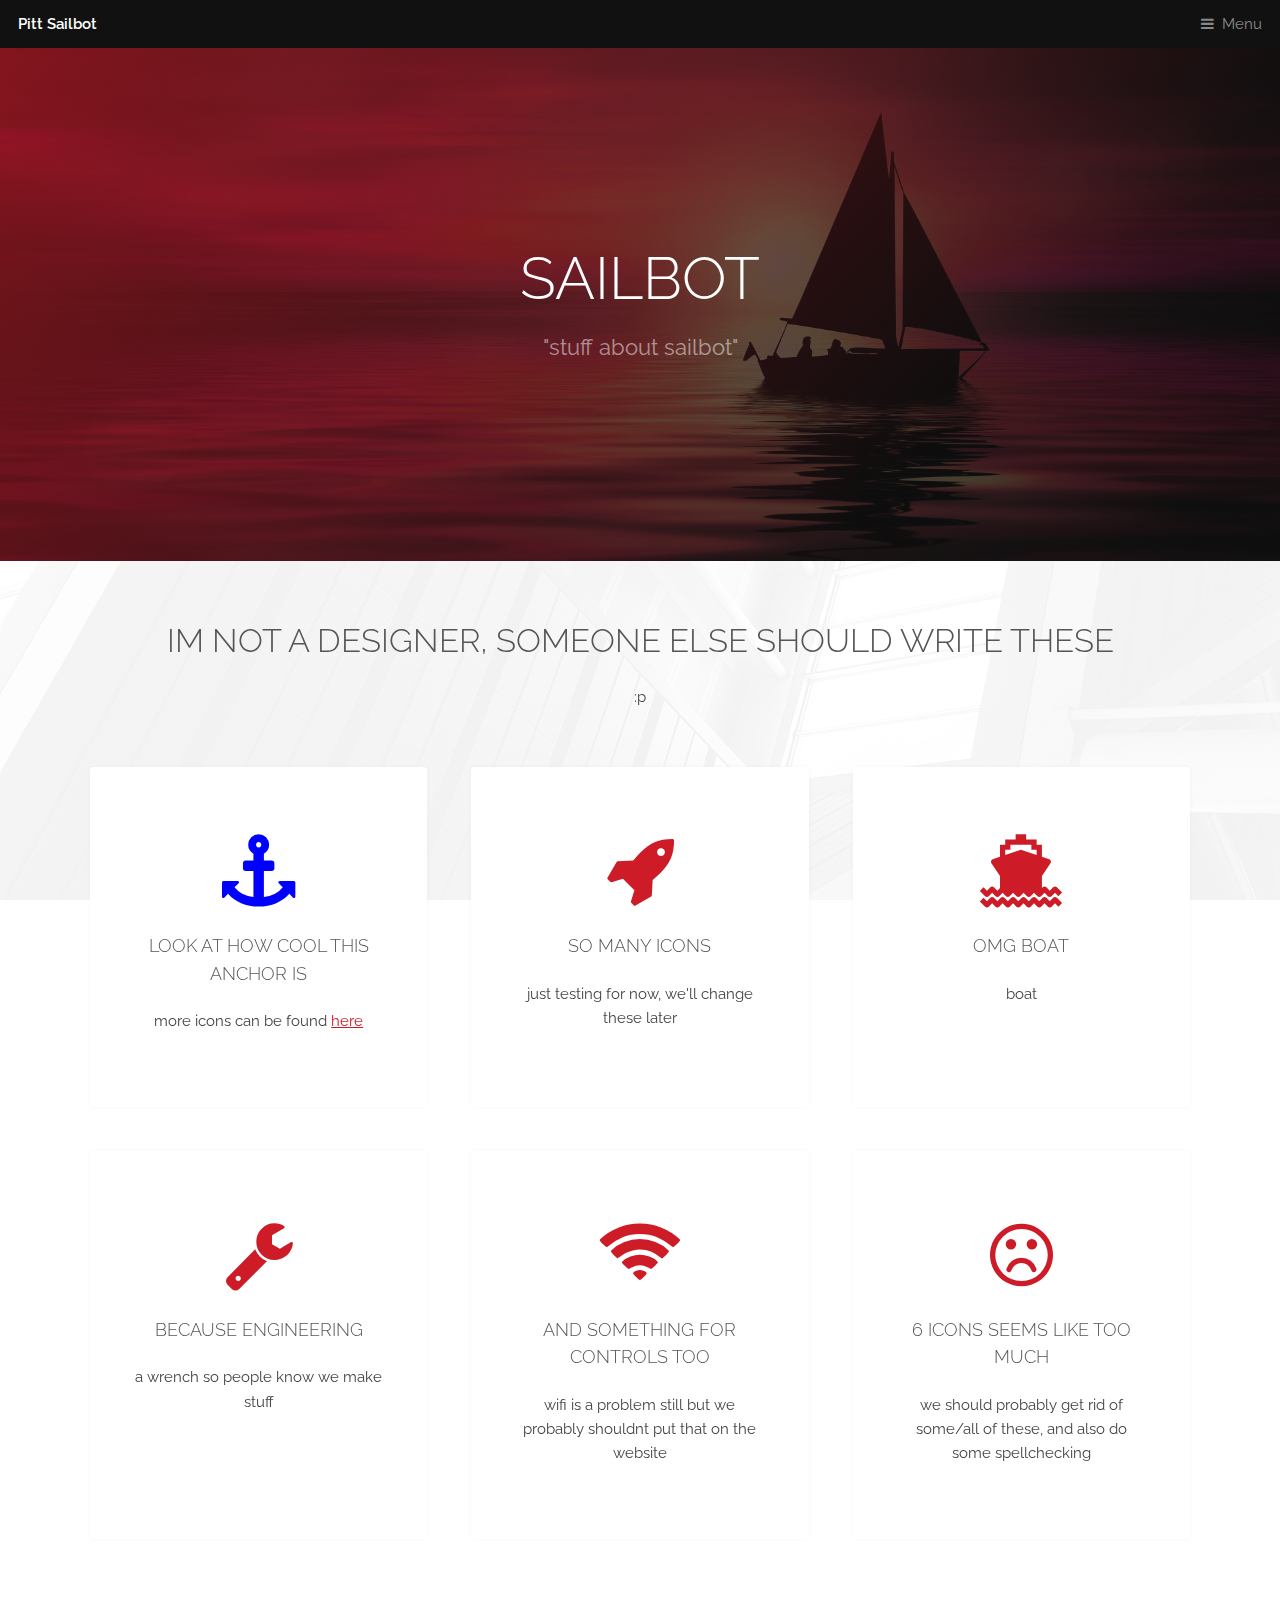
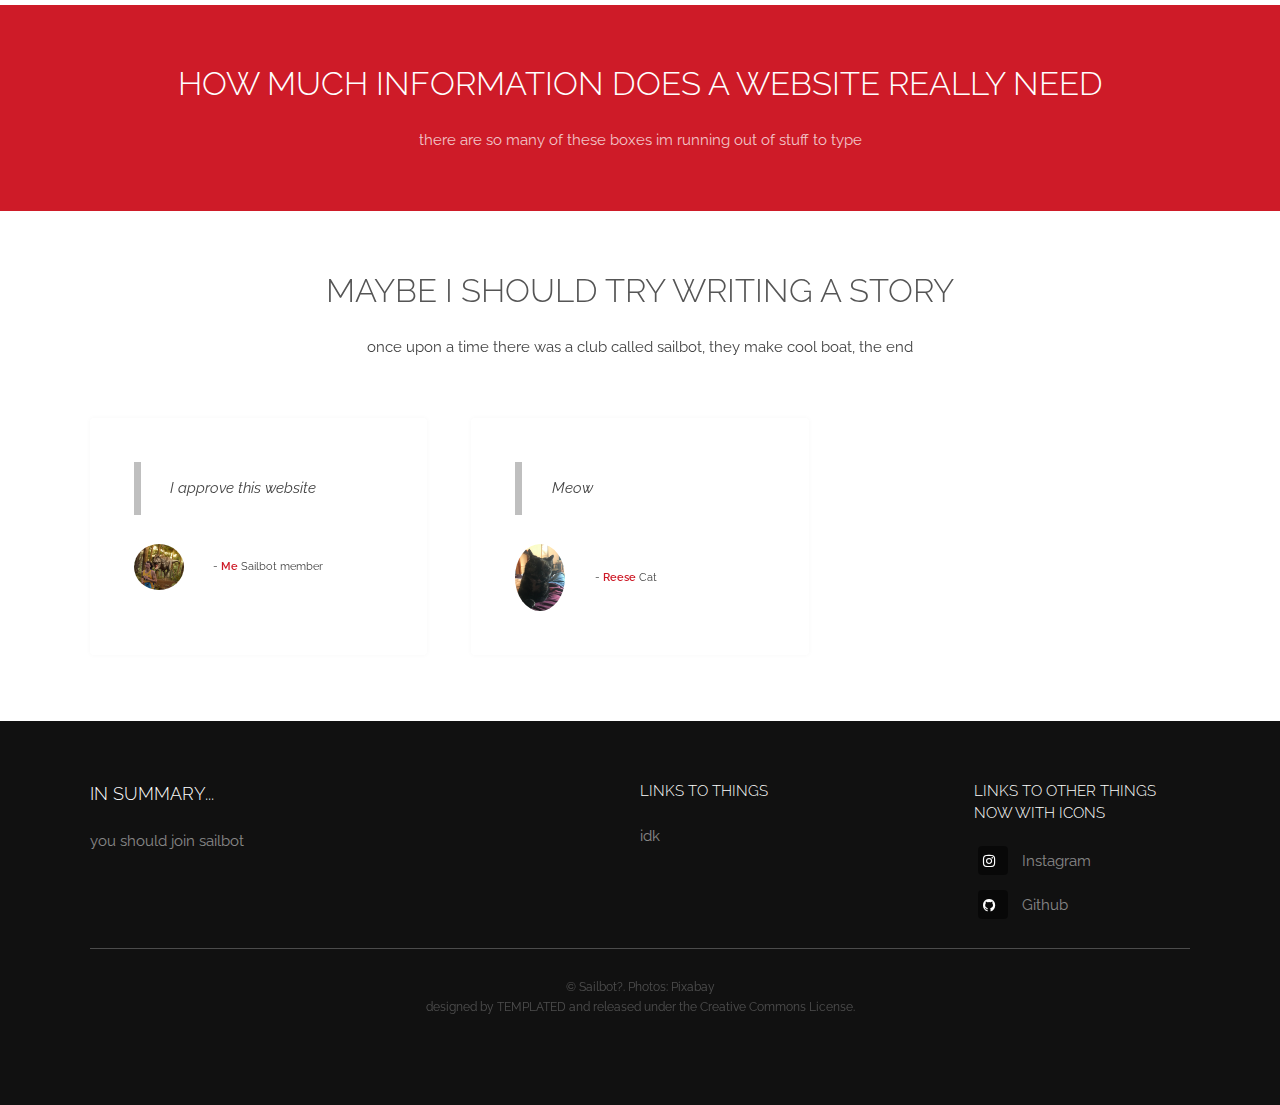
==== index.html @ 875cd372 "Add files via upload" ====
<!DOCTYPE HTML>
<!--
	Industrious by TEMPLATED
	templated.co @templatedco
	Released for free under the Creative Commons Attribution 3.0 license (templated.co/license)
-->
<html>
	<head>
		<title>Pitt Sailbot</title>
		<meta charset="utf-8" />
		<meta name="viewport" content="width=device-width, initial-scale=1, user-scalable=no" />
		<meta name="description" content="" />
		<meta name="keywords" content="" />
		<link rel="stylesheet" href="assets/css/main.css" />
	</head>
	<body class="is-preload">

		<!-- Header -->
			<header id="header">
				<a class="logo" href="index.html">Pitt Sailbot</a>
				<nav>
					<a href="#menu">Menu</a>
				</nav>
			</header>

		<!-- Nav -->
			<nav id="menu">
				<ul class="links">
					<li><a href="index.html">Home</a></li>
					<li><a href="generic.html">Contact Us</a></li>
					<li><a href="elements.html">Elements</a></li>
					
				</ul>
			</nav>

		<!-- Banner -->
			<section id="banner">
				<div class="inner">
					<h1>Sailbot</h1>
					<p>"stuff about sailbot"<br />
					</p>
				</div>
				<!--<video autoplay loop muted playsinline src="images/banner.mp4"></video>-->
			</section>

		<!-- Highlights -->
			<section class="wrapper">
				<div class="inner">
					<header class="special">
						<h2>Im not a designer, someone else should write these</h2>
						<p>:p</p>
					</header>
					<div class="highlights">
						<section>
							<div class="content">
								<header>
									<a href="#" class="icon fa-anchor" style="color:blue"><span class="label">Icon</span></a>
									<h3>Look at how cool this anchor is</h3>
								</header>
								<p>more icons can be found <a href="https://www.w3schools.com/icons/fontawesome_icons_webapp.asp">here</a> </p>
							</div>
						</section>
						<section>
							<div class="content">
								<header>
									<a href="#" class="icon fa-rocket"><span class="label">Icon</span></a>
									<h3>So many icons</h3>
								</header>
								<p>just testing for now, we'll change these later</p>
							</div>
						</section>
						<section>
							<div class="content">
								<header>
									<a href="#" class="icon fa-ship"><span class="label">Icon</span></a>
									<h3>OMG BOAT</h3>
								</header>
								<p>boat</p>
							</div>
						</section>
						<section>
							<div class="content">
								<header>
									<a href="#" class="icon fa-wrench"><span class="label">Icon</span></a>
									<h3>because engineering</h3>
								</header>
								<p>a wrench so people know we make stuff</p>
							</div>
						</section>
						<section>
							<div class="content">
								<header>
									<a href="#" class="icon fa-wifi"><span class="label">Icon</span></a>
									<h3>and something for controls too</h3>
								</header>
								<p>wifi is a problem still but we probably shouldnt put that on the website</p>
							</div>
						</section>
						<section>
							<div class="content">
								<header>
									<a href="#" class="icon fa-frown-o"><span class="label">Icon</span></a>
									<h3>6 icons seems like too much</h3>
								</header>
								<p>we should probably get rid of some/all of these, and also do some spellchecking</p>
							</div>
						</section>
					</div>
				</div>
			</section>

		<!-- CTA -->
			<section id="cta" class="wrapper">
				<div class="inner">
					<h2>How much information does a website really need</h2>
					<p>there are so many of these boxes im running out of stuff to type</p>
				</div>
			</section>

		<!-- Testimonials -->
			<section class="wrapper">
				<div class="inner">
					<header class="special">
						<h2>Maybe i should try writing a story</h2>
						<p>once upon a time there was a club called sailbot, they make cool boat, the end</p>
					</header>
					<div class="testimonials">
						<section>
							<div class="content">
								<blockquote>
									<p>I approve this website</p>
								</blockquote>
								<div class="author">
									<div class="image">
										<img src="images/image.jpg" alt="" />
									</div>
									<p class="credit">- <strong>Me</strong> <span>Sailbot member</span></p>
								</div>
							</div>
						</section>
						<section>
							<div class="content">
								<blockquote>
									<p>Meow</p>
								</blockquote>
								<div class="author">
									<div class="image">
										<img src="images/image02.jpg" alt="" />
									</div>
									<p class="credit">- <strong>Reese</strong> <span>Cat</span></p>
								</div>
							</div>
						</section>
						
					</div>
				</div>
			</section>

		<!-- Footer -->
			<footer id="footer">
				<div class="inner">
					<div class="content">
						<section>
							<h3>In summary...</h3>
							<p>you should join sailbot</p>
						</section>
						<section>
							<h4>links to things</h4>
							<ul class="alt">
								<li><a href="#">idk</a></li>
							</ul>
						</section>
						<section>
							<h4>links to other things now with icons</h4>
							<ul class="plain">
								<li><a href="https://www.instagram.com/pittsailbot/"><i class="icon fa-instagram">
								&nbsp;</i>Instagram</a></li>
								<li><a href="https://github.com/SailBotPitt/SailBot"><i class="icon fa-github">
								&nbsp;</i>Github</a></li>
							</ul>
						</section>
					</div>
					<div class="copyright">
						&copy; Sailbot?. Photos: <a href="https://pixabay.com/">Pixabay</a>
						<p>designed by <a href="https://templated.co/">TEMPLATED</a> and released under the Creative Commons License.</p>
					</div>
				</div>
			</footer>

		<!-- Scripts -->
			<script src="assets/js/jquery.min.js"></script>
			<script src="assets/js/browser.min.js"></script>
			<script src="assets/js/breakpoints.min.js"></script>
			<script src="assets/js/util.js"></script>
			<script src="assets/js/main.js"></script>

	</body>
</html>
---- assets/css/main.css ----
@import url(font-awesome.min.css);
@import url("https://fonts.googleapis.com/css?family=Raleway:200,300,400,500,600");
/*
	Industrious by TEMPLATED
	templated.co @templatedco
	Released for free under the Creative Commons Attribution 3.0 license (templated.co/license)
*/
/* Basic */
@-ms-viewport {
  width: device-width; }
body {
  -ms-overflow-style: scrollbar; }

@media screen and (max-width: 480px) {
  html, body {
    min-width: 320px; } }
html {
  box-sizing: border-box; }

*, *:before, *:after {
  box-sizing: inherit; }

body {
  background: #ffffff; }
  body.is-preload *, body.is-preload *:before, body.is-preload *:after {
    -moz-animation: none !important;
    -webkit-animation: none !important;
    -ms-animation: none !important;
    animation: none !important;
    -moz-transition: none !important;
    -webkit-transition: none !important;
    -ms-transition: none !important;
    transition: none !important; }

html, body, div, span, applet, object,
iframe, h1, h2, h3, h4, h5, h6, p, blockquote,
pre, a, abbr, acronym, address, big, cite,
code, del, dfn, em, img, ins, kbd, q, s, samp,
small, strike, strong, sub, sup, tt, var, b,
u, i, center, dl, dt, dd, ol, ul, li, fieldset,
form, label, legend, table, caption, tbody,
tfoot, thead, tr, th, td, article, aside,
canvas, details, embed, figure, figcaption,
footer, header, hgroup, menu, nav, output, ruby,
section, summary, time, mark, audio, video {
  margin: 0;
  padding: 0;
  border: 0;
  font-size: 100%;
  font: inherit;
  vertical-align: baseline; }

article, aside, details, figcaption, figure,
footer, header, hgroup, menu, nav, section {
  display: block; }

body {
  line-height: 1; }

ol, ul {
  list-style: none; }

blockquote, q {
  quotes: none; }
  blockquote:before, blockquote:after, q:before, q:after {
    content: '';
    content: none; }

table {
  border-collapse: collapse;
  border-spacing: 0; }

body {
  -webkit-text-size-adjust: none; }

mark {
  background-color: transparent;
  color: inherit; }

input::-moz-focus-inner {
  border: 0;
  padding: 0; }

input, select, textarea {
  -moz-appearance: none;
  -webkit-appearance: none;
  -ms-appearance: none;
  appearance: none; }

/* Typography */
html {
  font-size: 13pt; }
  @media screen and (max-width: 1680px) {
    html {
      font-size: 11pt; } }
  @media screen and (max-width: 980px) {
    html {
      font-size: 12pt; } }
  @media screen and (max-width: 480px) {
    html {
      font-size: 11pt; } }

body {
  background-color: #ffffff;
  color: #444444; }

body, input, select, textarea {
  font-family: "Raleway", Arial, Helvetica, sans-serif;
  font-weight: 400;
  font-size: 1rem;
  line-height: 1.65; }

a {
  -moz-transition: color 0.2s ease-in-out;
  -webkit-transition: color 0.2s ease-in-out;
  -ms-transition: color 0.2s ease-in-out;
  transition: color 0.2s ease-in-out;
  text-decoration: underline; }
  a:hover {
    text-decoration: none; }

strong, b {
  font-weight: 600; }

em, i {
  font-style: italic; }

p {
  margin: 0 0 2rem 0; }

header.special {
  text-align: center;
  margin-bottom: 4rem; }
  header.special p {
    max-width: 75%;
    margin-left: auto;
    margin-right: auto; }

h1, h2, h3, h4, h5, h6 {
  font-weight: 300;
  line-height: 1.5;
  text-transform: uppercase;
  margin: 0 0 1.5rem 0; }
  h1 a, h2 a, h3 a, h4 a, h5 a, h6 a {
    color: inherit;
    text-decoration: none; }

h1 {
  font-size: 3rem;
  line-height: 1.2; }

h2 {
  font-size: 2.25rem;
  line-height: 1.3; }

h3 {
  font-size: 1.25rem; }

h4 {
  font-size: 1rem; }

h5 {
  font-size: 0.9rem; }

h6 {
  font-size: 0.7rem; }

@media screen and (max-width: 736px) {
  h1 {
    font-size: 2.75rem;
    line-height: 1.3; }

  h2 {
    font-size: 1.75rem;
    line-height: 1.5; }

  h3 {
    font-size: 1.25rem; } }
sub {
  font-size: 0.8rem;
  position: relative;
  top: 0.5rem; }

sup {
  font-size: 0.8rem;
  position: relative;
  top: -0.5rem; }

blockquote {
  border-left: solid 0.5rem;
  font-style: italic;
  margin: 0 0 2rem 0;
  padding: 1rem 0 1rem 2rem; }

code {
  border-radius: 4px;
  border: solid 1px;
  font-family: "Courier New", monospace;
  font-size: 0.9rem;
  margin: 0 0.25rem;
  padding: 0.25rem 0.65rem; }

pre {
  -webkit-overflow-scrolling: touch;
  font-family: "Courier New", monospace;
  font-size: 0.9rem;
  margin: 0 0 2rem 0; }
  pre code {
    display: block;
    line-height: 1.75;
    padding: 1rem 1.5rem;
    overflow-x: auto; }

hr {
  border: 0;
  border-bottom: solid 1px;
  margin: 2rem 0; }
  hr.major {
    margin: 4rem 0; }

input, select, textarea {
  color: #555555; }

a {
  color: #ce1b28; }

strong, b {
  color: #555555; }

h1, h2, h3, h4, h5, h6 {
  color: #555555; }

blockquote {
  border-left-color: rgba(0, 0, 0, 0.25); }

code {
  background: rgba(0, 0, 0, 0.075);
  border-color: rgba(0, 0, 0, 0.25); }

hr {
  border-bottom-color: rgba(0, 0, 0, 0.25); }

/* Inner */
.inner {
  margin: 0 auto;
  width: 75rem;
  max-width: calc(100% - 6rem); }
  @media screen and (max-width: 480px) {
    .inner {
      max-width: calc(100% - 3rem); } }

/* Button */
input[type="submit"],
input[type="reset"],
input[type="button"],
button,
.button {
  -moz-appearance: none;
  -webkit-appearance: none;
  -ms-appearance: none;
  appearance: none;
  -moz-transition: background-color 0.2s ease-in-out, box-shadow 0.2s ease-in-out, color 0.2s ease-in-out;
  -webkit-transition: background-color 0.2s ease-in-out, box-shadow 0.2s ease-in-out, color 0.2s ease-in-out;
  -ms-transition: background-color 0.2s ease-in-out, box-shadow 0.2s ease-in-out, color 0.2s ease-in-out;
  transition: background-color 0.2s ease-in-out, box-shadow 0.2s ease-in-out, color 0.2s ease-in-out;
  border: 0;
  border-radius: 4px;
  cursor: pointer;
  display: inline-block;
  font-weight: 600;
  height: 3.25rem;
  line-height: 3.25rem;
  padding: 0 1.75rem;
  text-align: center;
  text-decoration: none;
  white-space: nowrap; }
  input[type="submit"].small,
  input[type="reset"].small,
  input[type="button"].small,
  button.small,
  .button.small {
    font-size: 0.8rem;
    height: 2.4375rem;
    line-height: 2.4375rem;
    padding: 0 1.25rem; }
  input[type="submit"].large,
  input[type="reset"].large,
  input[type="button"].large,
  button.large,
  .button.large {
    font-size: 1.35rem;
    height: 4.0625rem;
    line-height: 4.0625rem;
    padding: 0 2rem; }
  input[type="submit"].wide,
  input[type="reset"].wide,
  input[type="button"].wide,
  button.wide,
  .button.wide {
    min-width: 13rem; }
  input[type="submit"].icon:before,
  input[type="reset"].icon:before,
  input[type="button"].icon:before,
  button.icon:before,
  .button.icon:before {
    margin-right: 0.5rem; }
  input[type="submit"].fit,
  input[type="reset"].fit,
  input[type="button"].fit,
  button.fit,
  .button.fit {
    width: 100%; }
  input[type="submit"].disabled, input[type="submit"]:disabled,
  input[type="reset"].disabled,
  input[type="reset"]:disabled,
  input[type="button"].disabled,
  input[type="button"]:disabled,
  button.disabled,
  button:disabled,
  .button.disabled,
  .button:disabled {
    pointer-events: none;
    opacity: 0.25; }

input[type="submit"],
input[type="reset"],
input[type="button"],
button,
.button {
  background-color: transparent;
  box-shadow: inset 0 0 0 1px #555555;
  color: #555555 !important; }
  input[type="submit"]:hover,
  input[type="reset"]:hover,
  input[type="button"]:hover,
  button:hover,
  .button:hover {
    box-shadow: inset 0 0 0 1px #ce1b28;
    color: #ce1b28 !important; }
    input[type="submit"]:hover:active,
    input[type="reset"]:hover:active,
    input[type="button"]:hover:active,
    button:hover:active,
    .button:hover:active {
      background-color: rgba(206, 27, 40, 0.25); }
  input[type="submit"].primary,
  input[type="reset"].primary,
  input[type="button"].primary,
  button.primary,
  .button.primary {
    box-shadow: none;
    background-color: #ce1b28;
    color: #ffffff !important; }
    input[type="submit"].primary:hover,
    input[type="reset"].primary:hover,
    input[type="button"].primary:hover,
    button.primary:hover,
    .button.primary:hover {
      background-color: #e2212f;
      box-shadow: none; }
      input[type="submit"].primary:hover:active,
      input[type="reset"].primary:hover:active,
      input[type="button"].primary:hover:active,
      button.primary:hover:active,
      .button.primary:hover:active {
        background-color: #b71824; }

/* Form */
form {
  margin: 0 0 2rem 0; }

input[type="text"],
input[type="password"],
input[type="email"],
input[type="tel"],
input[type="search"],
input[type="url"],
select,
textarea {
  -moz-appearance: none;
  -webkit-appearance: none;
  -ms-appearance: none;
  appearance: none;
  border-radius: 4px;
  border: none;
  border: solid 1px;
  color: inherit;
  display: block;
  outline: 0;
  padding: 0 1rem;
  text-decoration: none;
  width: 100%; }
  input[type="text"]:invalid,
  input[type="password"]:invalid,
  input[type="email"]:invalid,
  input[type="tel"]:invalid,
  input[type="search"]:invalid,
  input[type="url"]:invalid,
  select:invalid,
  textarea:invalid {
    box-shadow: none; }

label {
  display: block;
  font-size: 1rem;
  font-weight: 600;
  margin: 0 0 1rem 0; }

input[type="text"],
input[type="password"],
input[type="email"],
input[type="tel"],
input[type="search"],
input[type="url"] {
  height: 3.25rem; }

select {
  background-size: 1.25rem;
  background-repeat: no-repeat;
  background-position: calc(100% - 1rem) center;
  height: 3.25rem;
  padding-right: 3.25rem;
  text-overflow: ellipsis; }
  select:focus::-ms-value {
    background-color: transparent; }
  select::-ms-expand {
    display: none; }

textarea {
  padding: 0.75rem 1rem; }

input[type="checkbox"],
input[type="radio"] {
  -moz-appearance: none;
  -webkit-appearance: none;
  -ms-appearance: none;
  appearance: none;
  display: block;
  float: left;
  margin-right: -2rem;
  opacity: 0;
  width: 1rem;
  z-index: -1; }
  input[type="checkbox"] + label,
  input[type="radio"] + label {
    text-decoration: none;
    cursor: pointer;
    display: inline-block;
    font-size: 1rem;
    font-weight: 400;
    padding-left: 2.825rem;
    padding-right: 0.875rem;
    position: relative; }
    input[type="checkbox"] + label:before,
    input[type="radio"] + label:before {
      -moz-osx-font-smoothing: grayscale;
      -webkit-font-smoothing: antialiased;
      font-family: FontAwesome;
      font-style: normal;
      font-weight: normal;
      text-transform: none !important; }
    input[type="checkbox"] + label:before,
    input[type="radio"] + label:before {
      border-radius: 4px;
      border: solid 1px;
      content: '';
      display: inline-block;
      height: 1.95rem;
      left: 0;
      line-height: 1.86875rem;
      position: absolute;
      text-align: center;
      top: -0.1625rem;
      width: 1.95rem; }
  input[type="checkbox"]:checked + label:before,
  input[type="radio"]:checked + label:before {
    content: '\f00c'; }

input[type="checkbox"] + label:before {
  border-radius: 4px; }

input[type="radio"] + label:before {
  border-radius: 100%; }

::-webkit-input-placeholder {
  opacity: 1.0; }

:-moz-placeholder {
  opacity: 1.0; }

::-moz-placeholder {
  opacity: 1.0; }

:-ms-input-placeholder {
  opacity: 1.0; }

label {
  color: #555555; }

input[type="text"],
input[type="password"],
input[type="email"],
input[type="tel"],
input[type="search"],
input[type="url"],
select,
textarea {
  background-color: rgba(0, 0, 0, 0.075);
  border-color: rgba(0, 0, 0, 0.25); }
  input[type="text"]:focus,
  input[type="password"]:focus,
  input[type="email"]:focus,
  input[type="tel"]:focus,
  input[type="search"]:focus,
  input[type="url"]:focus,
  select:focus,
  textarea:focus {
    border-color: #ce1b28;
    box-shadow: 0 0 0 1px #ce1b28; }

select {
  background-image: url("data:image/svg+xml;charset=utf8,%3Csvg xmlns='http://www.w3.org/2000/svg' width='40' height='40' preserveAspectRatio='none' viewBox='0 0 40 40'%3E%3Cpath d='M9.4,12.3l10.4,10.4l10.4-10.4c0.2-0.2,0.5-0.4,0.9-0.4c0.3,0,0.6,0.1,0.9,0.4l3.3,3.3c0.2,0.2,0.4,0.5,0.4,0.9 c0,0.4-0.1,0.6-0.4,0.9L20.7,31.9c-0.2,0.2-0.5,0.4-0.9,0.4c-0.3,0-0.6-0.1-0.9-0.4L4.3,17.3c-0.2-0.2-0.4-0.5-0.4-0.9 c0-0.4,0.1-0.6,0.4-0.9l3.3-3.3c0.2-0.2,0.5-0.4,0.9-0.4S9.1,12.1,9.4,12.3z' fill='rgba(0, 0, 0, 0.25)' /%3E%3C/svg%3E"); }
  select option {
    color: #444444;
    background-color: #ffffff; }

input[type="checkbox"] + label,
input[type="radio"] + label {
  color: #444444; }
  input[type="checkbox"] + label:before,
  input[type="radio"] + label:before {
    background: rgba(0, 0, 0, 0.075);
    border-color: rgba(0, 0, 0, 0.25); }
input[type="checkbox"]:checked + label:before,
input[type="radio"]:checked + label:before {
  background-color: #ce1b28;
  border-color: #ce1b28;
  color: #ffffff; }
input[type="checkbox"]:focus + label:before,
input[type="radio"]:focus + label:before {
  border-color: #ce1b28;
  box-shadow: 0 0 0 1px #ce1b28; }

::-webkit-input-placeholder {
  color: #bbbbbb !important; }

:-moz-placeholder {
  color: #bbbbbb !important; }

::-moz-placeholder {
  color: #bbbbbb !important; }

:-ms-input-placeholder {
  color: #bbbbbb !important; }

/* List */
ol {
  list-style: decimal;
  margin: 0 0 2rem 0;
  padding-left: 1.25rem; }
  ol li {
    padding-left: 0.25rem; }

ul {
  list-style: disc;
  margin: 0 0 2rem 0;
  padding-left: 1rem; }
  ul li {
    padding-left: 0.325rem; }
  ul.plain {
    list-style: none;
    padding-left: 0; }
    ul.plain li {
      margin-bottom: 1rem; }
      ul.plain li .icon {
        border-radius: 4px;
        color: #ffffff;
        display: inline-block;
        margin-right: 1rem;
        text-align: center;
        width: 2rem;
        height: 2rem;
        line-height: 2rem;
        background: rgba(0, 0, 0, 0.5); }
  ul.alt {
    list-style: none;
    padding-left: 0; }
    ul.alt li {
      border-top: solid 1px;
      padding: 0.75rem 0; }
      ul.alt li:first-child {
        border-top: 0;
        padding-top: 0; }
      ul.alt li:last-child {
        padding-bottom: 0; }

dl {
  margin: 0 0 2rem 0; }
  dl dt {
    display: block;
    font-weight: 600;
    margin: 0 0 1rem 0; }
  dl dd {
    margin-left: 1.5rem; }

ul.alt li {
  border-top-color: rgba(0, 0, 0, 0.25); }

/* Table */
.table-wrapper {
  -webkit-overflow-scrolling: touch;
  overflow-x: auto; }

table {
  margin: 0 0 2rem 0;
  width: 100%; }
  table tbody tr {
    border: solid 1px;
    border-left: 0;
    border-right: 0; }
  table td {
    padding: 0.75rem 0.75rem; }
  table th {
    font-size: 0.9rem;
    font-weight: 600;
    padding: 0 0.75rem 0.75rem 0.75rem;
    text-align: left; }
  table thead {
    border-bottom: solid 2px; }
  table tfoot {
    border-top: solid 2px; }
  table.alt {
    border-collapse: separate; }
    table.alt tbody tr td {
      border: solid 1px;
      border-left-width: 0;
      border-top-width: 0; }
      table.alt tbody tr td:first-child {
        border-left-width: 1px; }
    table.alt tbody tr:first-child td {
      border-top-width: 1px; }
    table.alt thead {
      border-bottom: 0; }
    table.alt tfoot {
      border-top: 0; }

table tbody tr {
  border-color: rgba(0, 0, 0, 0.25); }
  table tbody tr:nth-child(2n + 1) {
    background-color: rgba(0, 0, 0, 0.075); }
table th {
  color: #555555; }
table thead {
  border-bottom-color: rgba(0, 0, 0, 0.25); }
table tfoot {
  border-top-color: rgba(0, 0, 0, 0.25); }
table.alt tbody tr td {
  border-color: rgba(0, 0, 0, 0.25); }

/* Highlights */
.highlights {
  width: 100%;
  margin: 2.5rem 0;
  display: -moz-flex;
  display: -webkit-flex;
  display: -ms-flex;
  display: flex;
  -moz-flex-wrap: wrap;
  -webkit-flex-wrap: wrap;
  -ms-flex-wrap: wrap;
  flex-wrap: wrap;
  -moz-align-items: -moz-stretch;
  -webkit-align-items: -webkit-stretch;
  -ms-align-items: -ms-stretch;
  align-items: stretch; }
  .highlights > * {
    -moz-flex-shrink: 1;
    -webkit-flex-shrink: 1;
    -ms-flex-shrink: 1;
    flex-shrink: 1;
    -moz-flex-grow: 0;
    -webkit-flex-grow: 0;
    -ms-flex-grow: 0;
    flex-grow: 0; }
  .highlights > * {
    width: 33.3333333333%; }
  .highlights > * {
    padding: 1.5rem;
    width: calc(33.3333333333% + 1rem); }
  .highlights > :nth-child(-n + 3) {
    padding-top: 0; }
  .highlights > :nth-last-child(-n + 3) {
    padding-bottom: 0; }
  .highlights > :nth-child(3n + 1) {
    padding-left: 0; }
  .highlights > :nth-child(3n) {
    padding-right: 0; }
  .highlights > :nth-child(3n + 1),
  .highlights > :nth-child(3n) {
    width: calc(33.3333333333% + -0.5rem); }
  .highlights .content {
    border-radius: 4px;
    height: 100%;
    padding: 3rem;
    text-align: center; }
    .highlights .content .icon {
      font-size: 5rem; }
  .highlights > div > :last-child {
    margin-bottom: 0; }
  @media screen and (max-width: 980px) {
    .highlights > * {
      width: 50%; }
    .highlights > * {
      padding: 1rem;
      width: calc(33.3333333333% + 0.6666666667rem); }
    .highlights > :nth-child(-n + 3) {
      padding-top: 1rem; }
    .highlights > :nth-last-child(-n + 3) {
      padding-bottom: 1rem; }
    .highlights > :nth-child(3n + 1) {
      padding-left: 1rem; }
    .highlights > :nth-child(3n) {
      padding-right: 1rem; }
    .highlights > :nth-child(3n + 1),
    .highlights > :nth-child(3n) {
      padding: 1rem;
      width: calc(50% + 1rem); }
    .highlights > * {
      padding: 1rem;
      width: calc(50% + 1rem); }
    .highlights > :nth-child(-n + 2) {
      padding-top: 0; }
    .highlights > :nth-last-child(-n + 2) {
      padding-bottom: 0; }
    .highlights > :nth-child(2n + 1) {
      padding-left: 0; }
    .highlights > :nth-child(2n) {
      padding-right: 0; }
    .highlights > :nth-child(2n + 1),
    .highlights > :nth-child(2n) {
      width: calc(50% + 0rem); }
    .highlights .content {
      padding: 2rem; } }
  @media screen and (max-width: 736px) {
    .highlights > * {
      width: 100%; }
    .highlights > * {
      padding: 1rem;
      width: calc(33.3333333333% + 0.6666666667rem); }
    .highlights > :nth-child(-n + 3) {
      padding-top: 1rem; }
    .highlights > :nth-last-child(-n + 3) {
      padding-bottom: 1rem; }
    .highlights > :nth-child(3n + 1) {
      padding-left: 1rem; }
    .highlights > :nth-child(3n) {
      padding-right: 1rem; }
    .highlights > :nth-child(3n + 1),
    .highlights > :nth-child(3n) {
      padding: 1rem;
      width: calc(100% + 2rem); }
    .highlights > * {
      padding: 1rem;
      width: calc(50% + 1rem); }
    .highlights > :nth-child(-n + 2) {
      padding-top: 1rem; }
    .highlights > :nth-last-child(-n + 2) {
      padding-bottom: 1rem; }
    .highlights > :nth-child(2n + 1) {
      padding-left: 1rem; }
    .highlights > :nth-child(2n) {
      padding-right: 1rem; }
    .highlights > :nth-child(2n + 1),
    .highlights > :nth-child(2n) {
      padding: 1rem;
      width: calc(100% + 2rem); }
    .highlights > * {
      padding: 1rem;
      width: calc(100% + 2rem); }
    .highlights > :nth-child(-n + 1) {
      padding-top: 0; }
    .highlights > :nth-last-child(-n + 1) {
      padding-bottom: 0; }
    .highlights > :nth-child(1n + 1) {
      padding-left: 0; }
    .highlights > :nth-child(1n) {
      padding-right: 0; }
    .highlights > :nth-child(1n + 1),
    .highlights > :nth-child(1n) {
      width: calc(100% + 1rem); } }

.highlights .content {
  background: #ffffff;
  box-shadow: 0px 0px 4px 1px rgba(0, 0, 0, 0.025); }

/* Testimonials */
.testimonials {
  margin: 2.5rem 0;
  width: 100%;
  display: -moz-flex;
  display: -webkit-flex;
  display: -ms-flex;
  display: flex;
  -moz-flex-wrap: wrap;
  -webkit-flex-wrap: wrap;
  -ms-flex-wrap: wrap;
  flex-wrap: wrap;
  -moz-align-items: -moz-stretch;
  -webkit-align-items: -webkit-stretch;
  -ms-align-items: -ms-stretch;
  align-items: stretch; }
  .testimonials > * {
    -moz-flex-shrink: 1;
    -webkit-flex-shrink: 1;
    -ms-flex-shrink: 1;
    flex-shrink: 1;
    -moz-flex-grow: 0;
    -webkit-flex-grow: 0;
    -ms-flex-grow: 0;
    flex-grow: 0; }
  .testimonials > * {
    width: 33.3333333333%; }
  .testimonials > * {
    padding: 1.5rem;
    width: calc(33.3333333333% + 1rem); }
  .testimonials > :nth-child(-n + 3) {
    padding-top: 0; }
  .testimonials > :nth-last-child(-n + 3) {
    padding-bottom: 0; }
  .testimonials > :nth-child(3n + 1) {
    padding-left: 0; }
  .testimonials > :nth-child(3n) {
    padding-right: 0; }
  .testimonials > :nth-child(3n + 1),
  .testimonials > :nth-child(3n) {
    width: calc(33.3333333333% + -0.5rem); }
  .testimonials .content {
    border-radius: 4px;
    height: 100%;
    padding: 3rem; }
    .testimonials .content .author {
      display: -moz-flex;
      display: -webkit-flex;
      display: -ms-flex;
      display: flex;
      -moz-align-items: center;
      -webkit-align-items: center;
      -ms-align-items: center;
      align-items: center; }
      .testimonials .content .author blockquote {
        margin: 0; }
      .testimonials .content .author .image {
        margin-right: 2rem;
        width: 20%; }
        .testimonials .content .author .image img {
          border-radius: 100%;
          max-width: 100%; }
    .testimonials .content .credit {
      font-size: 0.75rem; }
    .testimonials .content p:last-child {
      margin: 0; }
  .testimonials > div > :last-child {
    margin-bottom: 0; }
  @media screen and (max-width: 980px) {
    .testimonials > * {
      width: 50%; }
    .testimonials > * {
      padding: 1rem;
      width: calc(33.3333333333% + 0.6666666667rem); }
    .testimonials > :nth-child(-n + 3) {
      padding-top: 1rem; }
    .testimonials > :nth-last-child(-n + 3) {
      padding-bottom: 1rem; }
    .testimonials > :nth-child(3n + 1) {
      padding-left: 1rem; }
    .testimonials > :nth-child(3n) {
      padding-right: 1rem; }
    .testimonials > :nth-child(3n + 1),
    .testimonials > :nth-child(3n) {
      padding: 1rem;
      width: calc(50% + 1rem); }
    .testimonials > * {
      padding: 1rem;
      width: calc(50% + 1rem); }
    .testimonials > :nth-child(-n + 2) {
      padding-top: 0; }
    .testimonials > :nth-last-child(-n + 2) {
      padding-bottom: 0; }
    .testimonials > :nth-child(2n + 1) {
      padding-left: 0; }
    .testimonials > :nth-child(2n) {
      padding-right: 0; }
    .testimonials > :nth-child(2n + 1),
    .testimonials > :nth-child(2n) {
      width: calc(50% + 0rem); }
    .testimonials .content {
      padding: 2rem; } }
  @media screen and (max-width: 736px) {
    .testimonials > * {
      width: 100%; }
    .testimonials > * {
      padding: 1rem;
      width: calc(33.3333333333% + 0.6666666667rem); }
    .testimonials > :nth-child(-n + 3) {
      padding-top: 1rem; }
    .testimonials > :nth-last-child(-n + 3) {
      padding-bottom: 1rem; }
    .testimonials > :nth-child(3n + 1) {
      padding-left: 1rem; }
    .testimonials > :nth-child(3n) {
      padding-right: 1rem; }
    .testimonials > :nth-child(3n + 1),
    .testimonials > :nth-child(3n) {
      padding: 1rem;
      width: calc(100% + 2rem); }
    .testimonials > * {
      padding: 1rem;
      width: calc(50% + 1rem); }
    .testimonials > :nth-child(-n + 2) {
      padding-top: 1rem; }
    .testimonials > :nth-last-child(-n + 2) {
      padding-bottom: 1rem; }
    .testimonials > :nth-child(2n + 1) {
      padding-left: 1rem; }
    .testimonials > :nth-child(2n) {
      padding-right: 1rem; }
    .testimonials > :nth-child(2n + 1),
    .testimonials > :nth-child(2n) {
      padding: 1rem;
      width: calc(100% + 2rem); }
    .testimonials > * {
      padding: 1rem;
      width: calc(100% + 2rem); }
    .testimonials > :nth-child(-n + 1) {
      padding-top: 0; }
    .testimonials > :nth-last-child(-n + 1) {
      padding-bottom: 0; }
    .testimonials > :nth-child(1n + 1) {
      padding-left: 0; }
    .testimonials > :nth-child(1n) {
      padding-right: 0; }
    .testimonials > :nth-child(1n + 1),
    .testimonials > :nth-child(1n) {
      width: calc(100% + 1rem); } }

.testimonials .content {
  background: #ffffff;
  box-shadow: 0px 0px 4px 1px rgba(0, 0, 0, 0.025); }
  .testimonials .content .credit strong {
    color: #ce1b28; }

/* Actions */
ul.actions {
  display: -moz-flex;
  display: -webkit-flex;
  display: -ms-flex;
  display: flex;
  cursor: default;
  list-style: none;
  margin-left: -1rem;
  padding-left: 0; }
  ul.actions li {
    padding: 0 0 0 1rem;
    vertical-align: middle; }
  ul.actions.special {
    -moz-justify-content: center;
    -webkit-justify-content: center;
    -ms-justify-content: center;
    justify-content: center;
    width: calc(100% + 1rem); }
  ul.actions.stacked {
    -moz-flex-direction: column;
    -webkit-flex-direction: column;
    -ms-flex-direction: column;
    flex-direction: column;
    margin-left: 0; }
    ul.actions.stacked li {
      padding: 1.3rem 0 0 0; }
      ul.actions.stacked li:first-child {
        padding-top: 0; }
  ul.actions.fit {
    width: calc(100% + 1rem); }
    ul.actions.fit li {
      -moz-flex-grow: 1;
      -webkit-flex-grow: 1;
      -ms-flex-grow: 1;
      flex-grow: 1;
      -moz-flex-shrink: 1;
      -webkit-flex-shrink: 1;
      -ms-flex-shrink: 1;
      flex-shrink: 1;
      width: 100%; }
      ul.actions.fit li > * {
        width: 100%; }
    ul.actions.fit.stacked {
      width: 100%; }
  @media screen and (max-width: 480px) {
    ul.actions:not(.fixed) {
      -moz-flex-direction: column;
      -webkit-flex-direction: column;
      -ms-flex-direction: column;
      flex-direction: column;
      margin-left: 0;
      width: 100% !important; }
      ul.actions:not(.fixed) li {
        -moz-flex-grow: 1;
        -webkit-flex-grow: 1;
        -ms-flex-grow: 1;
        flex-grow: 1;
        -moz-flex-shrink: 1;
        -webkit-flex-shrink: 1;
        -ms-flex-shrink: 1;
        flex-shrink: 1;
        padding: 1rem 0 0 0;
        text-align: center;
        width: 100%; }
        ul.actions:not(.fixed) li > * {
          width: 100%; }
        ul.actions:not(.fixed) li:first-child {
          padding-top: 0; }
        ul.actions:not(.fixed) li input[type="submit"],
        ul.actions:not(.fixed) li input[type="reset"],
        ul.actions:not(.fixed) li input[type="button"],
        ul.actions:not(.fixed) li button,
        ul.actions:not(.fixed) li .button {
          width: 100%; }
          ul.actions:not(.fixed) li input[type="submit"].icon:before,
          ul.actions:not(.fixed) li input[type="reset"].icon:before,
          ul.actions:not(.fixed) li input[type="button"].icon:before,
          ul.actions:not(.fixed) li button.icon:before,
          ul.actions:not(.fixed) li .button.icon:before {
            margin-left: -0.5rem; } }

/* Grid */
.row {
  display: flex;
  flex-wrap: wrap;
  box-sizing: border-box; }
  .row > * {
    box-sizing: border-box; }
  .row.gtr-uniform > * > :last-child {
    margin-bottom: 0; }

.row > .imp {
  order: -1; }
.row > .col-1 {
  width: 8.3333333333%; }
.row > .off-1 {
  margin-left: 8.3333333333%; }
.row > .col-2 {
  width: 16.6666666667%; }
.row > .off-2 {
  margin-left: 16.6666666667%; }
.row > .col-3 {
  width: 25%; }
.row > .off-3 {
  margin-left: 25%; }
.row > .col-4 {
  width: 33.3333333333%; }
.row > .off-4 {
  margin-left: 33.3333333333%; }
.row > .col-5 {
  width: 41.6666666667%; }
.row > .off-5 {
  margin-left: 41.6666666667%; }
.row > .col-6 {
  width: 50%; }
.row > .off-6 {
  margin-left: 50%; }
.row > .col-7 {
  width: 58.3333333333%; }
.row > .off-7 {
  margin-left: 58.3333333333%; }
.row > .col-8 {
  width: 66.6666666667%; }
.row > .off-8 {
  margin-left: 66.6666666667%; }
.row > .col-9 {
  width: 75%; }
.row > .off-9 {
  margin-left: 75%; }
.row > .col-10 {
  width: 83.3333333333%; }
.row > .off-10 {
  margin-left: 83.3333333333%; }
.row > .col-11 {
  width: 91.6666666667%; }
.row > .off-11 {
  margin-left: 91.6666666667%; }
.row > .col-12 {
  width: 100%; }
.row > .off-12 {
  margin-left: 100%; }
.row.gtr-0 {
  margin-top: 0;
  margin-left: 0rem; }
  .row.gtr-0 > * {
    padding: 0 0 0 0rem; }
  .row.gtr-0.gtr-uniform {
    margin-top: 0rem; }
    .row.gtr-0.gtr-uniform > * {
      padding-top: 0rem; }
.row.gtr-25 {
  margin-top: 0;
  margin-left: -0.75rem; }
  .row.gtr-25 > * {
    padding: 0 0 0 0.75rem; }
  .row.gtr-25.gtr-uniform {
    margin-top: -0.75rem; }
    .row.gtr-25.gtr-uniform > * {
      padding-top: 0.75rem; }
.row.gtr-50 {
  margin-top: 0;
  margin-left: -1.5rem; }
  .row.gtr-50 > * {
    padding: 0 0 0 1.5rem; }
  .row.gtr-50.gtr-uniform {
    margin-top: -1.5rem; }
    .row.gtr-50.gtr-uniform > * {
      padding-top: 1.5rem; }
.row {
  margin-top: 0;
  margin-left: -3rem; }
  .row > * {
    padding: 0 0 0 3rem; }
  .row.gtr-uniform {
    margin-top: -3rem; }
    .row.gtr-uniform > * {
      padding-top: 3rem; }
.row.gtr-150 {
  margin-top: 0;
  margin-left: -4.5rem; }
  .row.gtr-150 > * {
    padding: 0 0 0 4.5rem; }
  .row.gtr-150.gtr-uniform {
    margin-top: -4.5rem; }
    .row.gtr-150.gtr-uniform > * {
      padding-top: 4.5rem; }
.row.gtr-200 {
  margin-top: 0;
  margin-left: -6rem; }
  .row.gtr-200 > * {
    padding: 0 0 0 6rem; }
  .row.gtr-200.gtr-uniform {
    margin-top: -6rem; }
    .row.gtr-200.gtr-uniform > * {
      padding-top: 6rem; }

@media screen and (max-width: 1680px) {
  .row {
    display: flex;
    flex-wrap: wrap;
    box-sizing: border-box; }
    .row > * {
      box-sizing: border-box; }
    .row.gtr-uniform > * > :last-child {
      margin-bottom: 0; }

  .row > .imp-xlarge {
    order: -1; }
  .row > .col-1-xlarge {
    width: 8.3333333333%; }
  .row > .off-1-xlarge {
    margin-left: 8.3333333333%; }
  .row > .col-2-xlarge {
    width: 16.6666666667%; }
  .row > .off-2-xlarge {
    margin-left: 16.6666666667%; }
  .row > .col-3-xlarge {
    width: 25%; }
  .row > .off-3-xlarge {
    margin-left: 25%; }
  .row > .col-4-xlarge {
    width: 33.3333333333%; }
  .row > .off-4-xlarge {
    margin-left: 33.3333333333%; }
  .row > .col-5-xlarge {
    width: 41.6666666667%; }
  .row > .off-5-xlarge {
    margin-left: 41.6666666667%; }
  .row > .col-6-xlarge {
    width: 50%; }
  .row > .off-6-xlarge {
    margin-left: 50%; }
  .row > .col-7-xlarge {
    width: 58.3333333333%; }
  .row > .off-7-xlarge {
    margin-left: 58.3333333333%; }
  .row > .col-8-xlarge {
    width: 66.6666666667%; }
  .row > .off-8-xlarge {
    margin-left: 66.6666666667%; }
  .row > .col-9-xlarge {
    width: 75%; }
  .row > .off-9-xlarge {
    margin-left: 75%; }
  .row > .col-10-xlarge {
    width: 83.3333333333%; }
  .row > .off-10-xlarge {
    margin-left: 83.3333333333%; }
  .row > .col-11-xlarge {
    width: 91.6666666667%; }
  .row > .off-11-xlarge {
    margin-left: 91.6666666667%; }
  .row > .col-12-xlarge {
    width: 100%; }
  .row > .off-12-xlarge {
    margin-left: 100%; }
  .row.gtr-0 {
    margin-top: 0;
    margin-left: 0rem; }
    .row.gtr-0 > * {
      padding: 0 0 0 0rem; }
    .row.gtr-0.gtr-uniform {
      margin-top: 0rem; }
      .row.gtr-0.gtr-uniform > * {
        padding-top: 0rem; }
  .row.gtr-25 {
    margin-top: 0;
    margin-left: -0.75rem; }
    .row.gtr-25 > * {
      padding: 0 0 0 0.75rem; }
    .row.gtr-25.gtr-uniform {
      margin-top: -0.75rem; }
      .row.gtr-25.gtr-uniform > * {
        padding-top: 0.75rem; }
  .row.gtr-50 {
    margin-top: 0;
    margin-left: -1.5rem; }
    .row.gtr-50 > * {
      padding: 0 0 0 1.5rem; }
    .row.gtr-50.gtr-uniform {
      margin-top: -1.5rem; }
      .row.gtr-50.gtr-uniform > * {
        padding-top: 1.5rem; }
  .row {
    margin-top: 0;
    margin-left: -3rem; }
    .row > * {
      padding: 0 0 0 3rem; }
    .row.gtr-uniform {
      margin-top: -3rem; }
      .row.gtr-uniform > * {
        padding-top: 3rem; }
  .row.gtr-150 {
    margin-top: 0;
    margin-left: -4.5rem; }
    .row.gtr-150 > * {
      padding: 0 0 0 4.5rem; }
    .row.gtr-150.gtr-uniform {
      margin-top: -4.5rem; }
      .row.gtr-150.gtr-uniform > * {
        padding-top: 4.5rem; }
  .row.gtr-200 {
    margin-top: 0;
    margin-left: -6rem; }
    .row.gtr-200 > * {
      padding: 0 0 0 6rem; }
    .row.gtr-200.gtr-uniform {
      margin-top: -6rem; }
      .row.gtr-200.gtr-uniform > * {
        padding-top: 6rem; } }
@media screen and (max-width: 1280px) {
  .row {
    display: flex;
    flex-wrap: wrap;
    box-sizing: border-box; }
    .row > * {
      box-sizing: border-box; }
    .row.gtr-uniform > * > :last-child {
      margin-bottom: 0; }

  .row > .imp-large {
    order: -1; }
  .row > .col-1-large {
    width: 8.3333333333%; }
  .row > .off-1-large {
    margin-left: 8.3333333333%; }
  .row > .col-2-large {
    width: 16.6666666667%; }
  .row > .off-2-large {
    margin-left: 16.6666666667%; }
  .row > .col-3-large {
    width: 25%; }
  .row > .off-3-large {
    margin-left: 25%; }
  .row > .col-4-large {
    width: 33.3333333333%; }
  .row > .off-4-large {
    margin-left: 33.3333333333%; }
  .row > .col-5-large {
    width: 41.6666666667%; }
  .row > .off-5-large {
    margin-left: 41.6666666667%; }
  .row > .col-6-large {
    width: 50%; }
  .row > .off-6-large {
    margin-left: 50%; }
  .row > .col-7-large {
    width: 58.3333333333%; }
  .row > .off-7-large {
    margin-left: 58.3333333333%; }
  .row > .col-8-large {
    width: 66.6666666667%; }
  .row > .off-8-large {
    margin-left: 66.6666666667%; }
  .row > .col-9-large {
    width: 75%; }
  .row > .off-9-large {
    margin-left: 75%; }
  .row > .col-10-large {
    width: 83.3333333333%; }
  .row > .off-10-large {
    margin-left: 83.3333333333%; }
  .row > .col-11-large {
    width: 91.6666666667%; }
  .row > .off-11-large {
    margin-left: 91.6666666667%; }
  .row > .col-12-large {
    width: 100%; }
  .row > .off-12-large {
    margin-left: 100%; }
  .row.gtr-0 {
    margin-top: 0;
    margin-left: 0rem; }
    .row.gtr-0 > * {
      padding: 0 0 0 0rem; }
    .row.gtr-0.gtr-uniform {
      margin-top: 0rem; }
      .row.gtr-0.gtr-uniform > * {
        padding-top: 0rem; }
  .row.gtr-25 {
    margin-top: 0;
    margin-left: -0.375rem; }
    .row.gtr-25 > * {
      padding: 0 0 0 0.375rem; }
    .row.gtr-25.gtr-uniform {
      margin-top: -0.375rem; }
      .row.gtr-25.gtr-uniform > * {
        padding-top: 0.375rem; }
  .row.gtr-50 {
    margin-top: 0;
    margin-left: -0.75rem; }
    .row.gtr-50 > * {
      padding: 0 0 0 0.75rem; }
    .row.gtr-50.gtr-uniform {
      margin-top: -0.75rem; }
      .row.gtr-50.gtr-uniform > * {
        padding-top: 0.75rem; }
  .row {
    margin-top: 0;
    margin-left: -1.5rem; }
    .row > * {
      padding: 0 0 0 1.5rem; }
    .row.gtr-uniform {
      margin-top: -1.5rem; }
      .row.gtr-uniform > * {
        padding-top: 1.5rem; }
  .row.gtr-150 {
    margin-top: 0;
    margin-left: -2.25rem; }
    .row.gtr-150 > * {
      padding: 0 0 0 2.25rem; }
    .row.gtr-150.gtr-uniform {
      margin-top: -2.25rem; }
      .row.gtr-150.gtr-uniform > * {
        padding-top: 2.25rem; }
  .row.gtr-200 {
    margin-top: 0;
    margin-left: -3rem; }
    .row.gtr-200 > * {
      padding: 0 0 0 3rem; }
    .row.gtr-200.gtr-uniform {
      margin-top: -3rem; }
      .row.gtr-200.gtr-uniform > * {
        padding-top: 3rem; } }
@media screen and (max-width: 980px) {
  .row {
    display: flex;
    flex-wrap: wrap;
    box-sizing: border-box; }
    .row > * {
      box-sizing: border-box; }
    .row.gtr-uniform > * > :last-child {
      margin-bottom: 0; }

  .row > .imp-medium {
    order: -1; }
  .row > .col-1-medium {
    width: 8.3333333333%; }
  .row > .off-1-medium {
    margin-left: 8.3333333333%; }
  .row > .col-2-medium {
    width: 16.6666666667%; }
  .row > .off-2-medium {
    margin-left: 16.6666666667%; }
  .row > .col-3-medium {
    width: 25%; }
  .row > .off-3-medium {
    margin-left: 25%; }
  .row > .col-4-medium {
    width: 33.3333333333%; }
  .row > .off-4-medium {
    margin-left: 33.3333333333%; }
  .row > .col-5-medium {
    width: 41.6666666667%; }
  .row > .off-5-medium {
    margin-left: 41.6666666667%; }
  .row > .col-6-medium {
    width: 50%; }
  .row > .off-6-medium {
    margin-left: 50%; }
  .row > .col-7-medium {
    width: 58.3333333333%; }
  .row > .off-7-medium {
    margin-left: 58.3333333333%; }
  .row > .col-8-medium {
    width: 66.6666666667%; }
  .row > .off-8-medium {
    margin-left: 66.6666666667%; }
  .row > .col-9-medium {
    width: 75%; }
  .row > .off-9-medium {
    margin-left: 75%; }
  .row > .col-10-medium {
    width: 83.3333333333%; }
  .row > .off-10-medium {
    margin-left: 83.3333333333%; }
  .row > .col-11-medium {
    width: 91.6666666667%; }
  .row > .off-11-medium {
    margin-left: 91.6666666667%; }
  .row > .col-12-medium {
    width: 100%; }
  .row > .off-12-medium {
    margin-left: 100%; }
  .row.gtr-0 {
    margin-top: 0;
    margin-left: 0rem; }
    .row.gtr-0 > * {
      padding: 0 0 0 0rem; }
    .row.gtr-0.gtr-uniform {
      margin-top: 0rem; }
      .row.gtr-0.gtr-uniform > * {
        padding-top: 0rem; }
  .row.gtr-25 {
    margin-top: 0;
    margin-left: -0.375rem; }
    .row.gtr-25 > * {
      padding: 0 0 0 0.375rem; }
    .row.gtr-25.gtr-uniform {
      margin-top: -0.375rem; }
      .row.gtr-25.gtr-uniform > * {
        padding-top: 0.375rem; }
  .row.gtr-50 {
    margin-top: 0;
    margin-left: -0.75rem; }
    .row.gtr-50 > * {
      padding: 0 0 0 0.75rem; }
    .row.gtr-50.gtr-uniform {
      margin-top: -0.75rem; }
      .row.gtr-50.gtr-uniform > * {
        padding-top: 0.75rem; }
  .row {
    margin-top: 0;
    margin-left: -1.5rem; }
    .row > * {
      padding: 0 0 0 1.5rem; }
    .row.gtr-uniform {
      margin-top: -1.5rem; }
      .row.gtr-uniform > * {
        padding-top: 1.5rem; }
  .row.gtr-150 {
    margin-top: 0;
    margin-left: -2.25rem; }
    .row.gtr-150 > * {
      padding: 0 0 0 2.25rem; }
    .row.gtr-150.gtr-uniform {
      margin-top: -2.25rem; }
      .row.gtr-150.gtr-uniform > * {
        padding-top: 2.25rem; }
  .row.gtr-200 {
    margin-top: 0;
    margin-left: -3rem; }
    .row.gtr-200 > * {
      padding: 0 0 0 3rem; }
    .row.gtr-200.gtr-uniform {
      margin-top: -3rem; }
      .row.gtr-200.gtr-uniform > * {
        padding-top: 3rem; } }
@media screen and (max-width: 736px) {
  .row {
    display: flex;
    flex-wrap: wrap;
    box-sizing: border-box; }
    .row > * {
      box-sizing: border-box; }
    .row.gtr-uniform > * > :last-child {
      margin-bottom: 0; }

  .row > .imp-small {
    order: -1; }
  .row > .col-1-small {
    width: 8.3333333333%; }
  .row > .off-1-small {
    margin-left: 8.3333333333%; }
  .row > .col-2-small {
    width: 16.6666666667%; }
  .row > .off-2-small {
    margin-left: 16.6666666667%; }
  .row > .col-3-small {
    width: 25%; }
  .row > .off-3-small {
    margin-left: 25%; }
  .row > .col-4-small {
    width: 33.3333333333%; }
  .row > .off-4-small {
    margin-left: 33.3333333333%; }
  .row > .col-5-small {
    width: 41.6666666667%; }
  .row > .off-5-small {
    margin-left: 41.6666666667%; }
  .row > .col-6-small {
    width: 50%; }
  .row > .off-6-small {
    margin-left: 50%; }
  .row > .col-7-small {
    width: 58.3333333333%; }
  .row > .off-7-small {
    margin-left: 58.3333333333%; }
  .row > .col-8-small {
    width: 66.6666666667%; }
  .row > .off-8-small {
    margin-left: 66.6666666667%; }
  .row > .col-9-small {
    width: 75%; }
  .row > .off-9-small {
    margin-left: 75%; }
  .row > .col-10-small {
    width: 83.3333333333%; }
  .row > .off-10-small {
    margin-left: 83.3333333333%; }
  .row > .col-11-small {
    width: 91.6666666667%; }
  .row > .off-11-small {
    margin-left: 91.6666666667%; }
  .row > .col-12-small {
    width: 100%; }
  .row > .off-12-small {
    margin-left: 100%; }
  .row.gtr-0 {
    margin-top: 0;
    margin-left: 0rem; }
    .row.gtr-0 > * {
      padding: 0 0 0 0rem; }
    .row.gtr-0.gtr-uniform {
      margin-top: 0rem; }
      .row.gtr-0.gtr-uniform > * {
        padding-top: 0rem; }
  .row.gtr-25 {
    margin-top: 0;
    margin-left: -0.3125rem; }
    .row.gtr-25 > * {
      padding: 0 0 0 0.3125rem; }
    .row.gtr-25.gtr-uniform {
      margin-top: -0.3125rem; }
      .row.gtr-25.gtr-uniform > * {
        padding-top: 0.3125rem; }
  .row.gtr-50 {
    margin-top: 0;
    margin-left: -0.625rem; }
    .row.gtr-50 > * {
      padding: 0 0 0 0.625rem; }
    .row.gtr-50.gtr-uniform {
      margin-top: -0.625rem; }
      .row.gtr-50.gtr-uniform > * {
        padding-top: 0.625rem; }
  .row {
    margin-top: 0;
    margin-left: -1.25rem; }
    .row > * {
      padding: 0 0 0 1.25rem; }
    .row.gtr-uniform {
      margin-top: -1.25rem; }
      .row.gtr-uniform > * {
        padding-top: 1.25rem; }
  .row.gtr-150 {
    margin-top: 0;
    margin-left: -1.875rem; }
    .row.gtr-150 > * {
      padding: 0 0 0 1.875rem; }
    .row.gtr-150.gtr-uniform {
      margin-top: -1.875rem; }
      .row.gtr-150.gtr-uniform > * {
        padding-top: 1.875rem; }
  .row.gtr-200 {
    margin-top: 0;
    margin-left: -2.5rem; }
    .row.gtr-200 > * {
      padding: 0 0 0 2.5rem; }
    .row.gtr-200.gtr-uniform {
      margin-top: -2.5rem; }
      .row.gtr-200.gtr-uniform > * {
        padding-top: 2.5rem; } }
@media screen and (max-width: 480px) {
  .row {
    display: flex;
    flex-wrap: wrap;
    box-sizing: border-box; }
    .row > * {
      box-sizing: border-box; }
    .row.gtr-uniform > * > :last-child {
      margin-bottom: 0; }

  .row > .imp-xsmall {
    order: -1; }
  .row > .col-1-xsmall {
    width: 8.3333333333%; }
  .row > .off-1-xsmall {
    margin-left: 8.3333333333%; }
  .row > .col-2-xsmall {
    width: 16.6666666667%; }
  .row > .off-2-xsmall {
    margin-left: 16.6666666667%; }
  .row > .col-3-xsmall {
    width: 25%; }
  .row > .off-3-xsmall {
    margin-left: 25%; }
  .row > .col-4-xsmall {
    width: 33.3333333333%; }
  .row > .off-4-xsmall {
    margin-left: 33.3333333333%; }
  .row > .col-5-xsmall {
    width: 41.6666666667%; }
  .row > .off-5-xsmall {
    margin-left: 41.6666666667%; }
  .row > .col-6-xsmall {
    width: 50%; }
  .row > .off-6-xsmall {
    margin-left: 50%; }
  .row > .col-7-xsmall {
    width: 58.3333333333%; }
  .row > .off-7-xsmall {
    margin-left: 58.3333333333%; }
  .row > .col-8-xsmall {
    width: 66.6666666667%; }
  .row > .off-8-xsmall {
    margin-left: 66.6666666667%; }
  .row > .col-9-xsmall {
    width: 75%; }
  .row > .off-9-xsmall {
    margin-left: 75%; }
  .row > .col-10-xsmall {
    width: 83.3333333333%; }
  .row > .off-10-xsmall {
    margin-left: 83.3333333333%; }
  .row > .col-11-xsmall {
    width: 91.6666666667%; }
  .row > .off-11-xsmall {
    margin-left: 91.6666666667%; }
  .row > .col-12-xsmall {
    width: 100%; }
  .row > .off-12-xsmall {
    margin-left: 100%; }
  .row.gtr-0 {
    margin-top: 0;
    margin-left: 0rem; }
    .row.gtr-0 > * {
      padding: 0 0 0 0rem; }
    .row.gtr-0.gtr-uniform {
      margin-top: 0rem; }
      .row.gtr-0.gtr-uniform > * {
        padding-top: 0rem; }
  .row.gtr-25 {
    margin-top: 0;
    margin-left: -0.3125rem; }
    .row.gtr-25 > * {
      padding: 0 0 0 0.3125rem; }
    .row.gtr-25.gtr-uniform {
      margin-top: -0.3125rem; }
      .row.gtr-25.gtr-uniform > * {
        padding-top: 0.3125rem; }
  .row.gtr-50 {
    margin-top: 0;
    margin-left: -0.625rem; }
    .row.gtr-50 > * {
      padding: 0 0 0 0.625rem; }
    .row.gtr-50.gtr-uniform {
      margin-top: -0.625rem; }
      .row.gtr-50.gtr-uniform > * {
        padding-top: 0.625rem; }
  .row {
    margin-top: 0;
    margin-left: -1.25rem; }
    .row > * {
      padding: 0 0 0 1.25rem; }
    .row.gtr-uniform {
      margin-top: -1.25rem; }
      .row.gtr-uniform > * {
        padding-top: 1.25rem; }
  .row.gtr-150 {
    margin-top: 0;
    margin-left: -1.875rem; }
    .row.gtr-150 > * {
      padding: 0 0 0 1.875rem; }
    .row.gtr-150.gtr-uniform {
      margin-top: -1.875rem; }
      .row.gtr-150.gtr-uniform > * {
        padding-top: 1.875rem; }
  .row.gtr-200 {
    margin-top: 0;
    margin-left: -2.5rem; }
    .row.gtr-200 > * {
      padding: 0 0 0 2.5rem; }
    .row.gtr-200.gtr-uniform {
      margin-top: -2.5rem; }
      .row.gtr-200.gtr-uniform > * {
        padding-top: 2.5rem; } }
/* Icon */
.icon {
  text-decoration: none;
  border-bottom: none;
  position: relative; }
  .icon:before {
    -moz-osx-font-smoothing: grayscale;
    -webkit-font-smoothing: antialiased;
    font-family: FontAwesome;
    font-style: normal;
    font-weight: normal;
    text-transform: none !important; }
  .icon > .label {
    display: none; }

/* Icons */
ul.icons {
  cursor: default;
  list-style: none;
  padding-left: 0; }
  ul.icons li {
    display: inline-block;
    padding: 0 1rem 0 0; }
    ul.icons li:last-child {
      padding-right: 0; }
    ul.icons li .icon:before {
      font-size: 2rem; }

/* Image */
.image {
  border-radius: 4px;
  border: 0;
  display: inline-block;
  position: relative; }
  .image img {
    border-radius: 4px;
    display: block; }
  .image.left, .image.right {
    max-width: 40%; }
    .image.left img, .image.right img {
      width: 100%; }
  .image.left {
    float: left;
    margin: 0 2rem 2rem 0;
    top: 0.25rem; }
  .image.right {
    float: right;
    margin: 0 0 2rem 2rem;
    top: 0.25rem; }
  .image.fit {
    display: block;
    margin: 0 0 2rem 0;
    width: 100%; }
    .image.fit img {
      width: 100%; }
  .image.main {
    display: block;
    margin: 0 0 3rem 0;
    width: 100%; }
    .image.main img {
      width: 100%; }

/* Wrapper */
.wrapper {
  padding: 8rem 0 6rem 0 ;
  position: relative;
  z-index: 1; }
  @media screen and (max-width: 1280px) {
    .wrapper {
      padding: 4rem 0 2rem 0 ; } }
  @media screen and (max-width: 736px) {
    .wrapper {
      padding: 3rem 0 1rem 0 ; } }
  @media screen and (max-width: 480px) {
    .wrapper {
      padding: 2rem 0 0.1rem 0 ; } }

/* Banner */
#banner {
  -ms-flex-align: center;
  -ms-flex-pack: center;
  background-color: #111111;
  color: rgba(255, 255, 255, 0.5);
  -moz-align-items: center;
  -webkit-align-items: center;
  -ms-align-items: center;
  align-items: center;
  display: -moz-flex;
  display: -webkit-flex;
  display: -ms-flex;
  display: flex;
  -moz-justify-content: center;
  -webkit-justify-content: center;
  -ms-justify-content: center;
  justify-content: center;
  background-image: url("../../images/banner02.jpg");
  background-position: center;
  background-repeat: no-repeat;
  background-size: cover;
  border-top: 0;
  display: -ms-flexbox;
  height: 35rem !important;
  min-height: 35rem;
  overflow: hidden;
  position: relative;
  text-align: center;
  width: 100%; }
  #banner input, #banner select, #banner textarea {
    color: #ffffff; }
  #banner a {
    color: #ce1b28; }
  #banner strong, #banner b {
    color: #ffffff; }
  #banner h1, #banner h2, #banner h3, #banner h4, #banner h5, #banner h6 {
    color: #ffffff; }
  #banner blockquote {
    border-left-color: rgba(255, 255, 255, 0.25); }
  #banner code {
    background: rgba(255, 255, 255, 0.075);
    border-color: rgba(255, 255, 255, 0.25); }
  #banner hr {
    border-bottom-color: rgba(255, 255, 255, 0.25); }
  #banner input[type="submit"],
  #banner input[type="reset"],
  #banner input[type="button"],
  #banner button,
  #banner .button {
    background-color: transparent;
    box-shadow: inset 0 0 0 1px #ffffff;
    color: #ffffff !important; }
    #banner input[type="submit"]:hover,
    #banner input[type="reset"]:hover,
    #banner input[type="button"]:hover,
    #banner button:hover,
    #banner .button:hover {
      box-shadow: inset 0 0 0 1px #ce1b28;
      color: #ce1b28 !important; }
      #banner input[type="submit"]:hover:active,
      #banner input[type="reset"]:hover:active,
      #banner input[type="button"]:hover:active,
      #banner button:hover:active,
      #banner .button:hover:active {
        background-color: rgba(206, 27, 40, 0.25); }
    #banner input[type="submit"].primary,
    #banner input[type="reset"].primary,
    #banner input[type="button"].primary,
    #banner button.primary,
    #banner .button.primary {
      box-shadow: none;
      background-color: #ce1b28;
      color: #ffffff !important; }
      #banner input[type="submit"].primary:hover,
      #banner input[type="reset"].primary:hover,
      #banner input[type="button"].primary:hover,
      #banner button.primary:hover,
      #banner .button.primary:hover {
        background-color: #e2212f;
        box-shadow: none; }
        #banner input[type="submit"].primary:hover:active,
        #banner input[type="reset"].primary:hover:active,
        #banner input[type="button"].primary:hover:active,
        #banner button.primary:hover:active,
        #banner .button.primary:hover:active {
          background-color: #b71824; }
  #banner label {
    color: #ffffff; }
  #banner input[type="text"],
  #banner input[type="password"],
  #banner input[type="email"],
  #banner input[type="tel"],
  #banner input[type="search"],
  #banner input[type="url"],
  #banner select,
  #banner textarea {
    background-color: rgba(255, 255, 255, 0.075);
    border-color: rgba(255, 255, 255, 0.25); }
    #banner input[type="text"]:focus,
    #banner input[type="password"]:focus,
    #banner input[type="email"]:focus,
    #banner input[type="tel"]:focus,
    #banner input[type="search"]:focus,
    #banner input[type="url"]:focus,
    #banner select:focus,
    #banner textarea:focus {
      border-color: #ce1b28;
      box-shadow: 0 0 0 1px #ce1b28; }
  #banner select {
    background-image: url("data:image/svg+xml;charset=utf8,%3Csvg xmlns='http://www.w3.org/2000/svg' width='40' height='40' preserveAspectRatio='none' viewBox='0 0 40 40'%3E%3Cpath d='M9.4,12.3l10.4,10.4l10.4-10.4c0.2-0.2,0.5-0.4,0.9-0.4c0.3,0,0.6,0.1,0.9,0.4l3.3,3.3c0.2,0.2,0.4,0.5,0.4,0.9 c0,0.4-0.1,0.6-0.4,0.9L20.7,31.9c-0.2,0.2-0.5,0.4-0.9,0.4c-0.3,0-0.6-0.1-0.9-0.4L4.3,17.3c-0.2-0.2-0.4-0.5-0.4-0.9 c0-0.4,0.1-0.6,0.4-0.9l3.3-3.3c0.2-0.2,0.5-0.4,0.9-0.4S9.1,12.1,9.4,12.3z' fill='rgba(255, 255, 255, 0.25)' /%3E%3C/svg%3E"); }
    #banner select option {
      color: rgba(255, 255, 255, 0.5);
      background-color: #111111; }
  #banner input[type="checkbox"] + label,
  #banner input[type="radio"] + label {
    color: rgba(255, 255, 255, 0.5); }
    #banner input[type="checkbox"] + label:before,
    #banner input[type="radio"] + label:before {
      background: rgba(255, 255, 255, 0.075);
      border-color: rgba(255, 255, 255, 0.25); }
  #banner input[type="checkbox"]:checked + label:before,
  #banner input[type="radio"]:checked + label:before {
    background-color: #ce1b28;
    border-color: #ce1b28;
    color: #ffffff; }
  #banner input[type="checkbox"]:focus + label:before,
  #banner input[type="radio"]:focus + label:before {
    border-color: #ce1b28;
    box-shadow: 0 0 0 1px #ce1b28; }
  #banner ::-webkit-input-placeholder {
    color: rgba(255, 255, 255, 0.4) !important; }
  #banner :-moz-placeholder {
    color: rgba(255, 255, 255, 0.4) !important; }
  #banner ::-moz-placeholder {
    color: rgba(255, 255, 255, 0.4) !important; }
  #banner :-ms-input-placeholder {
    color: rgba(255, 255, 255, 0.4) !important; }
  #banner ul.alt li {
    border-top-color: rgba(255, 255, 255, 0.25); }
  #banner table tbody tr {
    border-color: rgba(255, 255, 255, 0.25); }
    #banner table tbody tr:nth-child(2n + 1) {
      background-color: rgba(255, 255, 255, 0.075); }
  #banner table th {
    color: #ffffff; }
  #banner table thead {
    border-bottom-color: rgba(255, 255, 255, 0.25); }
  #banner table tfoot {
    border-top-color: rgba(255, 255, 255, 0.25); }
  #banner table.alt tbody tr td {
    border-color: rgba(255, 255, 255, 0.25); }
  #banner .highlights .content {
    background: #111111;
    box-shadow: 0px 0px 4px 1px rgba(255, 255, 255, 0.025); }
  #banner .testimonials .content {
    background: #111111;
    box-shadow: 0px 0px 4px 1px rgba(255, 255, 255, 0.025); }
    #banner .testimonials .content .credit strong {
      color: #ce1b28; }
  #banner > .inner {
    -moz-transform: scale(1.0);
    -webkit-transform: scale(1.0);
    -ms-transform: scale(1.0);
    transform: scale(1.0);
    -moz-transition: opacity 1s ease, -moz-transform 1s ease;
    -webkit-transition: opacity 1s ease, -webkit-transform 1s ease;
    -ms-transition: opacity 1s ease, -ms-transform 1s ease;
    transition: opacity 1s ease, transform 1s ease;
    opacity: 1;
    position: relative;
    z-index: 3; }
    #banner > .inner > :last-child {
      margin-bottom: 0; }
  #banner h1 {
    font-size: 4rem;
    margin-bottom: 1rem; }
  #banner p {
    font-size: 1.5rem; }
  #banner a {
    color: rgba(255, 255, 255, 0.5);
    text-decoration: none; }
    #banner a:hover {
      color: #ffffff; }
  #banner video {
    -moz-transform: translateX(50%) translateY(50%);
    -webkit-transform: translateX(50%) translateY(50%);
    -ms-transform: translateX(50%) translateY(50%);
    transform: translateX(50%) translateY(50%);
    bottom: 50%;
    height: auto;
    min-height: 100%;
    min-width: 100%;
    overflow: hidden;
    position: absolute;
    right: 50%;
    width: auto; }
  #banner:before {
    -moz-transition: opacity 3s ease;
    -webkit-transition: opacity 3s ease;
    -ms-transition: opacity 3s ease;
    transition: opacity 3s ease;
    -moz-transition-delay: 1.25s;
    -webkit-transition-delay: 1.25s;
    -ms-transition-delay: 1.25s;
    transition-delay: 1.25s;
    background: #111111;
    content: '';
    display: block;
    height: 100%;
    left: 0;
    opacity: 0.45;
    position: absolute;
    top: 0;
    width: 100%;
    z-index: 1; }
  #banner:after {
    background: linear-gradient(135deg, #ce1b28 0%, #111111 74%);
    content: ' ';
    display: block;
    height: 100%;
    left: 0;
    opacity: 0.6;
    position: absolute;
    top: 0;
    webkit-linear-gradientidth: 100%;
    width: 100%;
    z-index: 1; }
  #banner.small {
    height: 30vh !important;
    min-height: 30vh; }
  @media screen and (max-width: 1280px) {
    #banner video {
      display: none; } }
  @media screen and (max-width: 736px) {
    #banner {
      height: auto !important;
      min-height: 0;
      padding: 4rem 2rem 4rem 2rem; }
      #banner .inner {
        width: 100%; }
      #banner h1 {
        font-size: 1.75rem;
        margin-bottom: 0.5rem;
        padding-bottom: 0; }
      #banner p {
        font-size: 1.25rem; }
      #banner br {
        display: none; }
      #banner .button {
        width: 100%; } }
  @media screen and (max-width: 480px) {
    #banner p {
      font-size: 1rem; } }
  body.is-preload #banner .inner {
    -moz-transform: scale(0.99);
    -webkit-transform: scale(0.99);
    -ms-transform: scale(0.99);
    transform: scale(0.99);
    opacity: 0; }
  body.is-preload #banner:before {
    opacity: 1; }

/* CTA */
#cta {
  background-color: #ce1b28;
  color: rgba(255, 255, 255, 0.75);
  background-attachment: fixed;
  background-image: linear-gradient(rgba(206, 27, 40, 0.25), rgba(206, 27, 40, 0.25)), url(../../images/cta02.jpg);
  background-position: bottom;
  background-repeat: no-repeat;
  background-size: cover;
  position: relative;
  text-align: center;
  z-index: 1; }
  #cta input, #cta select, #cta textarea {
    color: #ffffff; }
  #cta a {
    color: #ffffff; }
  #cta strong, #cta b {
    color: #ffffff; }
  #cta h1, #cta h2, #cta h3, #cta h4, #cta h5, #cta h6 {
    color: #ffffff; }
  #cta blockquote {
    border-left-color: rgba(255, 255, 255, 0.25); }
  #cta code {
    background: rgba(255, 255, 255, 0.075);
    border-color: rgba(255, 255, 255, 0.25); }
  #cta hr {
    border-bottom-color: rgba(255, 255, 255, 0.25); }
  #cta input[type="submit"],
  #cta input[type="reset"],
  #cta input[type="button"],
  #cta button,
  #cta .button {
    background-color: transparent;
    box-shadow: inset 0 0 0 1px #ffffff;
    color: #ffffff !important; }
    #cta input[type="submit"]:hover,
    #cta input[type="reset"]:hover,
    #cta input[type="button"]:hover,
    #cta button:hover,
    #cta .button:hover {
      background-color: rgba(255, 255, 255, 0.1); }
      #cta input[type="submit"]:hover:active,
      #cta input[type="reset"]:hover:active,
      #cta input[type="button"]:hover:active,
      #cta button:hover:active,
      #cta .button:hover:active {
        background-color: rgba(255, 255, 255, 0.25); }
    #cta input[type="submit"].primary,
    #cta input[type="reset"].primary,
    #cta input[type="button"].primary,
    #cta button.primary,
    #cta .button.primary {
      box-shadow: none;
      background-color: #ffffff;
      color: #ce1b28 !important; }
      #cta input[type="submit"].primary:hover,
      #cta input[type="reset"].primary:hover,
      #cta input[type="button"].primary:hover,
      #cta button.primary:hover,
      #cta .button.primary:hover {
        background-color: rgba(255, 255, 255, 0.875);
        box-shadow: none; }
        #cta input[type="submit"].primary:hover:active,
        #cta input[type="reset"].primary:hover:active,
        #cta input[type="button"].primary:hover:active,
        #cta button.primary:hover:active,
        #cta .button.primary:hover:active {
          background-color: rgba(255, 255, 255, 0.5); }
  #cta label {
    color: #ffffff; }
  #cta input[type="text"],
  #cta input[type="password"],
  #cta input[type="email"],
  #cta input[type="tel"],
  #cta input[type="search"],
  #cta input[type="url"],
  #cta select,
  #cta textarea {
    background-color: rgba(255, 255, 255, 0.075);
    border-color: rgba(255, 255, 255, 0.25); }
    #cta input[type="text"]:focus,
    #cta input[type="password"]:focus,
    #cta input[type="email"]:focus,
    #cta input[type="tel"]:focus,
    #cta input[type="search"]:focus,
    #cta input[type="url"]:focus,
    #cta select:focus,
    #cta textarea:focus {
      border-color: #ffffff;
      box-shadow: 0 0 0 1px #ffffff; }
  #cta select {
    background-image: url("data:image/svg+xml;charset=utf8,%3Csvg xmlns='http://www.w3.org/2000/svg' width='40' height='40' preserveAspectRatio='none' viewBox='0 0 40 40'%3E%3Cpath d='M9.4,12.3l10.4,10.4l10.4-10.4c0.2-0.2,0.5-0.4,0.9-0.4c0.3,0,0.6,0.1,0.9,0.4l3.3,3.3c0.2,0.2,0.4,0.5,0.4,0.9 c0,0.4-0.1,0.6-0.4,0.9L20.7,31.9c-0.2,0.2-0.5,0.4-0.9,0.4c-0.3,0-0.6-0.1-0.9-0.4L4.3,17.3c-0.2-0.2-0.4-0.5-0.4-0.9 c0-0.4,0.1-0.6,0.4-0.9l3.3-3.3c0.2-0.2,0.5-0.4,0.9-0.4S9.1,12.1,9.4,12.3z' fill='rgba(255, 255, 255, 0.25)' /%3E%3C/svg%3E"); }
    #cta select option {
      color: rgba(255, 255, 255, 0.75);
      background-color: #ce1b28; }
  #cta input[type="checkbox"] + label,
  #cta input[type="radio"] + label {
    color: rgba(255, 255, 255, 0.75); }
    #cta input[type="checkbox"] + label:before,
    #cta input[type="radio"] + label:before {
      background: rgba(255, 255, 255, 0.075);
      border-color: rgba(255, 255, 255, 0.25); }
  #cta input[type="checkbox"]:checked + label:before,
  #cta input[type="radio"]:checked + label:before {
    background-color: #ffffff;
    border-color: #ffffff;
    color: #ce1b28; }
  #cta input[type="checkbox"]:focus + label:before,
  #cta input[type="radio"]:focus + label:before {
    border-color: #ffffff;
    box-shadow: 0 0 0 1px #ffffff; }
  #cta ::-webkit-input-placeholder {
    color: rgba(255, 255, 255, 0.4) !important; }
  #cta :-moz-placeholder {
    color: rgba(255, 255, 255, 0.4) !important; }
  #cta ::-moz-placeholder {
    color: rgba(255, 255, 255, 0.4) !important; }
  #cta :-ms-input-placeholder {
    color: rgba(255, 255, 255, 0.4) !important; }
  #cta ul.alt li {
    border-top-color: rgba(255, 255, 255, 0.25); }
  #cta table tbody tr {
    border-color: rgba(255, 255, 255, 0.25); }
    #cta table tbody tr:nth-child(2n + 1) {
      background-color: rgba(255, 255, 255, 0.075); }
  #cta table th {
    color: #ffffff; }
  #cta table thead {
    border-bottom-color: rgba(255, 255, 255, 0.25); }
  #cta table tfoot {
    border-top-color: rgba(255, 255, 255, 0.25); }
  #cta table.alt tbody tr td {
    border-color: rgba(255, 255, 255, 0.25); }
  #cta .highlights .content {
    background: #ce1b28;
    box-shadow: 0px 0px 4px 1px rgba(255, 255, 255, 0.025); }
  #cta .testimonials .content {
    background: #ce1b28;
    box-shadow: 0px 0px 4px 1px rgba(255, 255, 255, 0.025); }
    #cta .testimonials .content .credit strong {
      color: #ce1b28; }
  #cta .inner {
    position: relative;
    z-index: 3; }
  @media screen and (max-width: 980px) {
    #cta {
      background-attachment: scroll; } }

/* Footer */
#footer {
  background-color: #111111;
  color: rgba(255, 255, 255, 0.5);
  padding: 8rem 0 6rem 0 ; }
  #footer input, #footer select, #footer textarea {
    color: #ffffff; }
  #footer a {
    color: #ce1b28; }
  #footer strong, #footer b {
    color: #ffffff; }
  #footer h1, #footer h2, #footer h3, #footer h4, #footer h5, #footer h6 {
    color: #ffffff; }
  #footer blockquote {
    border-left-color: rgba(255, 255, 255, 0.25); }
  #footer code {
    background: rgba(255, 255, 255, 0.075);
    border-color: rgba(255, 255, 255, 0.25); }
  #footer hr {
    border-bottom-color: rgba(255, 255, 255, 0.25); }
  #footer input[type="submit"],
  #footer input[type="reset"],
  #footer input[type="button"],
  #footer button,
  #footer .button {
    background-color: transparent;
    box-shadow: inset 0 0 0 1px #ffffff;
    color: #ffffff !important; }
    #footer input[type="submit"]:hover,
    #footer input[type="reset"]:hover,
    #footer input[type="button"]:hover,
    #footer button:hover,
    #footer .button:hover {
      box-shadow: inset 0 0 0 1px #ce1b28;
      color: #ce1b28 !important; }
      #footer input[type="submit"]:hover:active,
      #footer input[type="reset"]:hover:active,
      #footer input[type="button"]:hover:active,
      #footer button:hover:active,
      #footer .button:hover:active {
        background-color: rgba(206, 27, 40, 0.25); }
    #footer input[type="submit"].primary,
    #footer input[type="reset"].primary,
    #footer input[type="button"].primary,
    #footer button.primary,
    #footer .button.primary {
      box-shadow: none;
      background-color: #ce1b28;
      color: #ffffff !important; }
      #footer input[type="submit"].primary:hover,
      #footer input[type="reset"].primary:hover,
      #footer input[type="button"].primary:hover,
      #footer button.primary:hover,
      #footer .button.primary:hover {
        background-color: #e2212f;
        box-shadow: none; }
        #footer input[type="submit"].primary:hover:active,
        #footer input[type="reset"].primary:hover:active,
        #footer input[type="button"].primary:hover:active,
        #footer button.primary:hover:active,
        #footer .button.primary:hover:active {
          background-color: #b71824; }
  #footer label {
    color: #ffffff; }
  #footer input[type="text"],
  #footer input[type="password"],
  #footer input[type="email"],
  #footer input[type="tel"],
  #footer input[type="search"],
  #footer input[type="url"],
  #footer select,
  #footer textarea {
    background-color: rgba(255, 255, 255, 0.075);
    border-color: rgba(255, 255, 255, 0.25); }
    #footer input[type="text"]:focus,
    #footer input[type="password"]:focus,
    #footer input[type="email"]:focus,
    #footer input[type="tel"]:focus,
    #footer input[type="search"]:focus,
    #footer input[type="url"]:focus,
    #footer select:focus,
    #footer textarea:focus {
      border-color: #ce1b28;
      box-shadow: 0 0 0 1px #ce1b28; }
  #footer select {
    background-image: url("data:image/svg+xml;charset=utf8,%3Csvg xmlns='http://www.w3.org/2000/svg' width='40' height='40' preserveAspectRatio='none' viewBox='0 0 40 40'%3E%3Cpath d='M9.4,12.3l10.4,10.4l10.4-10.4c0.2-0.2,0.5-0.4,0.9-0.4c0.3,0,0.6,0.1,0.9,0.4l3.3,3.3c0.2,0.2,0.4,0.5,0.4,0.9 c0,0.4-0.1,0.6-0.4,0.9L20.7,31.9c-0.2,0.2-0.5,0.4-0.9,0.4c-0.3,0-0.6-0.1-0.9-0.4L4.3,17.3c-0.2-0.2-0.4-0.5-0.4-0.9 c0-0.4,0.1-0.6,0.4-0.9l3.3-3.3c0.2-0.2,0.5-0.4,0.9-0.4S9.1,12.1,9.4,12.3z' fill='rgba(255, 255, 255, 0.25)' /%3E%3C/svg%3E"); }
    #footer select option {
      color: rgba(255, 255, 255, 0.5);
      background-color: #111111; }
  #footer input[type="checkbox"] + label,
  #footer input[type="radio"] + label {
    color: rgba(255, 255, 255, 0.5); }
    #footer input[type="checkbox"] + label:before,
    #footer input[type="radio"] + label:before {
      background: rgba(255, 255, 255, 0.075);
      border-color: rgba(255, 255, 255, 0.25); }
  #footer input[type="checkbox"]:checked + label:before,
  #footer input[type="radio"]:checked + label:before {
    background-color: #ce1b28;
    border-color: #ce1b28;
    color: #ffffff; }
  #footer input[type="checkbox"]:focus + label:before,
  #footer input[type="radio"]:focus + label:before {
    border-color: #ce1b28;
    box-shadow: 0 0 0 1px #ce1b28; }
  #footer ::-webkit-input-placeholder {
    color: rgba(255, 255, 255, 0.4) !important; }
  #footer :-moz-placeholder {
    color: rgba(255, 255, 255, 0.4) !important; }
  #footer ::-moz-placeholder {
    color: rgba(255, 255, 255, 0.4) !important; }
  #footer :-ms-input-placeholder {
    color: rgba(255, 255, 255, 0.4) !important; }
  #footer ul.alt li {
    border-top-color: rgba(255, 255, 255, 0.25); }
  #footer table tbody tr {
    border-color: rgba(255, 255, 255, 0.25); }
    #footer table tbody tr:nth-child(2n + 1) {
      background-color: rgba(255, 255, 255, 0.075); }
  #footer table th {
    color: #ffffff; }
  #footer table thead {
    border-bottom-color: rgba(255, 255, 255, 0.25); }
  #footer table tfoot {
    border-top-color: rgba(255, 255, 255, 0.25); }
  #footer table.alt tbody tr td {
    border-color: rgba(255, 255, 255, 0.25); }
  #footer .highlights .content {
    background: #111111;
    box-shadow: 0px 0px 4px 1px rgba(255, 255, 255, 0.025); }
  #footer .testimonials .content {
    background: #111111;
    box-shadow: 0px 0px 4px 1px rgba(255, 255, 255, 0.025); }
    #footer .testimonials .content .credit strong {
      color: #ce1b28; }
  #footer a {
    color: rgba(255, 255, 255, 0.5);
    text-decoration: none; }
    #footer a:hover {
      color: #ce1b28; }
  #footer .content {
    display: -moz-flex;
    display: -webkit-flex;
    display: -ms-flex;
    display: flex; }
    #footer .content section {
      width: 25%; }
      #footer .content section:first-child {
        width: 50%;
        padding-right: 4rem; }
      #footer .content section:last-child {
        padding-left: 4rem; }
  #footer .copyright {
    border-top: 1px solid;
    font-size: 0.8rem;
    opacity: 0.5;
    padding: 2rem 0;
    text-align: center; }
  @media screen and (max-width: 1280px) {
    #footer {
      padding: 4rem 0 2rem 0 ; } }
  @media screen and (max-width: 980px) {
    #footer .content {
      -moz-flex-wrap: wrap;
      -webkit-flex-wrap: wrap;
      -ms-flex-wrap: wrap;
      flex-wrap: wrap; }
      #footer .content section {
        width: 50%; }
        #footer .content section:first-child {
          width: 100%;
          padding-right: 0; } }
  @media screen and (max-width: 736px) {
    #footer {
      padding: 3rem 0 1rem 0 ; }
      #footer .content section {
        width: 100%; }
        #footer .content section:last-child {
          padding-left: 0; } }
  @media screen and (max-width: 480px) {
    #footer {
      padding: 2rem 0 0.1rem 0 ; } }

/* Header */
body {
  padding-top: 3.25rem; }
  body:before {
    content: ' ';
    background-image: url(../../images/bg.jpg);
    background-size: cover;
    background-repeat: no-repeat;
    background-attachment: fixed;
    display: block;
    position: fixed;
    left: 0;
    top: 0;
    width: 100%;
    height: 100%;
    z-index: -1;
    opacity: 0.05; }

#header {
  -moz-align-items: center;
  -webkit-align-items: center;
  -ms-align-items: center;
  align-items: center;
  display: -moz-flex;
  display: -webkit-flex;
  display: -ms-flex;
  display: flex;
  -moz-justify-content: space-between;
  -webkit-justify-content: space-between;
  -ms-justify-content: space-between;
  justify-content: space-between;
  background: #111111;
  color: rgba(255, 255, 255, 0.5);
  cursor: default;
  height: 3.25rem;
  left: 0;
  line-height: 3.25rem;
  position: fixed;
  top: 0;
  width: 100%;
  z-index: 10001; }
  #header > .logo {
    color: #ffffff;
    font-size: 1rem;
    font-weight: 600;
    height: inherit;
    line-height: inherit;
    padding: 0 1.25rem;
    text-decoration: none; }
  #header > nav > a {
    color: inherit;
    display: inline-block;
    padding: 0 0.75rem;
    text-decoration: none; }
    #header > nav > a:hover {
      color: #ffffff; }
    #header > nav > a[href="#menu"] {
      text-decoration: none;
      -webkit-tap-highlight-color: rgba(0, 0, 0, 0); }
      #header > nav > a[href="#menu"]:before {
        -moz-osx-font-smoothing: grayscale;
        -webkit-font-smoothing: antialiased;
        font-family: FontAwesome;
        font-style: normal;
        font-weight: normal;
        text-transform: none !important; }
      #header > nav > a[href="#menu"]:before {
        content: '\f0c9';
        margin: 0 0.5rem 0 0; }
    #header > nav > a + a[href="#menu"]:last-child {
      border-left: solid 1px rgba(255, 255, 255, 0.25);
      margin-left: 0.5rem;
      padding-left: 1.25rem; }
    #header > nav > a:last-child {
      padding-right: 1.25rem; }
    @media screen and (max-width: 736px) {
      #header > nav > a {
        padding: 0 0.5rem; }
        #header > nav > a + a[href="#menu"]:last-child {
          margin-left: 0.25rem;
          padding-left: 1rem; }
        #header > nav > a:last-child {
          padding-right: 1rem; } }

@media screen and (max-width: 980px) {
  body {
    padding-top: 44px; }

  #header {
    height: 44px;
    line-height: 44px; } }
@media screen and (max-width: 480px) {
  #header {
    min-width: 320px; } }
/* Heading */
#heading {
  -ms-flex-align: center;
  -ms-flex-pack: center;
  background-color: #111111;
  color: rgba(255, 255, 255, 0.5);
  -moz-align-items: center;
  -webkit-align-items: center;
  -ms-align-items: center;
  align-items: center;
  display: -moz-flex;
  display: -webkit-flex;
  display: -ms-flex;
  display: flex;
  -moz-justify-content: center;
  -webkit-justify-content: center;
  -ms-justify-content: center;
  justify-content: center;
  background-image: linear-gradient(rgba(17, 17, 17, 0.25), rgba(17, 17, 17, 0.25)), url("../../images/banner02.jpg");
  background-position: center;
  background-repeat: no-repeat;
  background-size: cover;
  border-top: 0;
  display: -ms-flexbox;
  height: 15rem !important;
  min-height: 15rem;
  overflow: hidden;
  position: relative;
  text-align: center;
  width: 100%; }
  #heading input, #heading select, #heading textarea {
    color: #ffffff; }
  #heading a {
    color: #ce1b28; }
  #heading strong, #heading b {
    color: #ffffff; }
  #heading h1, #heading h2, #heading h3, #heading h4, #heading h5, #heading h6 {
    color: #ffffff; }
  #heading blockquote {
    border-left-color: rgba(255, 255, 255, 0.25); }
  #heading code {
    background: rgba(255, 255, 255, 0.075);
    border-color: rgba(255, 255, 255, 0.25); }
  #heading hr {
    border-bottom-color: rgba(255, 255, 255, 0.25); }
  #heading input[type="submit"],
  #heading input[type="reset"],
  #heading input[type="button"],
  #heading button,
  #heading .button {
    background-color: transparent;
    box-shadow: inset 0 0 0 1px #ffffff;
    color: #ffffff !important; }
    #heading input[type="submit"]:hover,
    #heading input[type="reset"]:hover,
    #heading input[type="button"]:hover,
    #heading button:hover,
    #heading .button:hover {
      box-shadow: inset 0 0 0 1px #ce1b28;
      color: #ce1b28 !important; }
      #heading input[type="submit"]:hover:active,
      #heading input[type="reset"]:hover:active,
      #heading input[type="button"]:hover:active,
      #heading button:hover:active,
      #heading .button:hover:active {
        background-color: rgba(206, 27, 40, 0.25); }
    #heading input[type="submit"].primary,
    #heading input[type="reset"].primary,
    #heading input[type="button"].primary,
    #heading button.primary,
    #heading .button.primary {
      box-shadow: none;
      background-color: #ce1b28;
      color: #ffffff !important; }
      #heading input[type="submit"].primary:hover,
      #heading input[type="reset"].primary:hover,
      #heading input[type="button"].primary:hover,
      #heading button.primary:hover,
      #heading .button.primary:hover {
        background-color: #e2212f;
        box-shadow: none; }
        #heading input[type="submit"].primary:hover:active,
        #heading input[type="reset"].primary:hover:active,
        #heading input[type="button"].primary:hover:active,
        #heading button.primary:hover:active,
        #heading .button.primary:hover:active {
          background-color: #b71824; }
  #heading label {
    color: #ffffff; }
  #heading input[type="text"],
  #heading input[type="password"],
  #heading input[type="email"],
  #heading input[type="tel"],
  #heading input[type="search"],
  #heading input[type="url"],
  #heading select,
  #heading textarea {
    background-color: rgba(255, 255, 255, 0.075);
    border-color: rgba(255, 255, 255, 0.25); }
    #heading input[type="text"]:focus,
    #heading input[type="password"]:focus,
    #heading input[type="email"]:focus,
    #heading input[type="tel"]:focus,
    #heading input[type="search"]:focus,
    #heading input[type="url"]:focus,
    #heading select:focus,
    #heading textarea:focus {
      border-color: #ce1b28;
      box-shadow: 0 0 0 1px #ce1b28; }
  #heading select {
    background-image: url("data:image/svg+xml;charset=utf8,%3Csvg xmlns='http://www.w3.org/2000/svg' width='40' height='40' preserveAspectRatio='none' viewBox='0 0 40 40'%3E%3Cpath d='M9.4,12.3l10.4,10.4l10.4-10.4c0.2-0.2,0.5-0.4,0.9-0.4c0.3,0,0.6,0.1,0.9,0.4l3.3,3.3c0.2,0.2,0.4,0.5,0.4,0.9 c0,0.4-0.1,0.6-0.4,0.9L20.7,31.9c-0.2,0.2-0.5,0.4-0.9,0.4c-0.3,0-0.6-0.1-0.9-0.4L4.3,17.3c-0.2-0.2-0.4-0.5-0.4-0.9 c0-0.4,0.1-0.6,0.4-0.9l3.3-3.3c0.2-0.2,0.5-0.4,0.9-0.4S9.1,12.1,9.4,12.3z' fill='rgba(255, 255, 255, 0.25)' /%3E%3C/svg%3E"); }
    #heading select option {
      color: rgba(255, 255, 255, 0.5);
      background-color: #111111; }
  #heading input[type="checkbox"] + label,
  #heading input[type="radio"] + label {
    color: rgba(255, 255, 255, 0.5); }
    #heading input[type="checkbox"] + label:before,
    #heading input[type="radio"] + label:before {
      background: rgba(255, 255, 255, 0.075);
      border-color: rgba(255, 255, 255, 0.25); }
  #heading input[type="checkbox"]:checked + label:before,
  #heading input[type="radio"]:checked + label:before {
    background-color: #ce1b28;
    border-color: #ce1b28;
    color: #ffffff; }
  #heading input[type="checkbox"]:focus + label:before,
  #heading input[type="radio"]:focus + label:before {
    border-color: #ce1b28;
    box-shadow: 0 0 0 1px #ce1b28; }
  #heading ::-webkit-input-placeholder {
    color: rgba(255, 255, 255, 0.4) !important; }
  #heading :-moz-placeholder {
    color: rgba(255, 255, 255, 0.4) !important; }
  #heading ::-moz-placeholder {
    color: rgba(255, 255, 255, 0.4) !important; }
  #heading :-ms-input-placeholder {
    color: rgba(255, 255, 255, 0.4) !important; }
  #heading ul.alt li {
    border-top-color: rgba(255, 255, 255, 0.25); }
  #heading table tbody tr {
    border-color: rgba(255, 255, 255, 0.25); }
    #heading table tbody tr:nth-child(2n + 1) {
      background-color: rgba(255, 255, 255, 0.075); }
  #heading table th {
    color: #ffffff; }
  #heading table thead {
    border-bottom-color: rgba(255, 255, 255, 0.25); }
  #heading table tfoot {
    border-top-color: rgba(255, 255, 255, 0.25); }
  #heading table.alt tbody tr td {
    border-color: rgba(255, 255, 255, 0.25); }
  #heading .highlights .content {
    background: #111111;
    box-shadow: 0px 0px 4px 1px rgba(255, 255, 255, 0.025); }
  #heading .testimonials .content {
    background: #111111;
    box-shadow: 0px 0px 4px 1px rgba(255, 255, 255, 0.025); }
    #heading .testimonials .content .credit strong {
      color: #ce1b28; }
  #heading:before {
    background: linear-gradient(135deg, #ce1b28 0%, #111111 74%);
    content: ' ';
    display: block;
    height: 100%;
    left: 0;
    opacity: 0.6;
    position: absolute;
    top: 0;
    width: 100%;
    z-index: 1; }
  #heading h1 {
    margin-bottom: 0;
    position: relative;
    z-index: 2; }
  @media screen and (max-width: 980px) {
    #heading {
      padding: 2rem; } }

/* Main */
#main .content {
  background: #ffffff;
  border-radius: 4px;
  box-shadow: 0px 0px 4px 1px rgba(0, 0, 0, 0.025);
  margin-bottom: 2rem;
  padding: 3rem; }
  @media screen and (max-width: 980px) {
    #main .content {
      padding: 2rem; } }
  @media screen and (max-width: 480px) {
    #main .content {
      padding: 1.5rem; } }

/* Menu */
#menu {
  background-color: #111111;
  color: rgba(255, 255, 255, 0.5);
  -moz-transform: translateX(20rem);
  -webkit-transform: translateX(20rem);
  -ms-transform: translateX(20rem);
  transform: translateX(20rem);
  -moz-transition: -moz-transform 0.5s ease, box-shadow 0.5s ease, visibility 0.5s;
  -webkit-transition: -webkit-transform 0.5s ease, box-shadow 0.5s ease, visibility 0.5s;
  -ms-transition: -ms-transform 0.5s ease, box-shadow 0.5s ease, visibility 0.5s;
  transition: transform 0.5s ease, box-shadow 0.5s ease, visibility 0.5s;
  -webkit-overflow-scrolling: touch;
  box-shadow: none;
  height: 100%;
  max-width: 80%;
  overflow-y: auto;
  padding: 3rem 2rem;
  position: fixed;
  right: 0;
  top: 0;
  visibility: hidden;
  width: 20rem;
  z-index: 10002; }
  #menu input, #menu select, #menu textarea {
    color: #ffffff; }
  #menu a {
    color: #ce1b28; }
  #menu strong, #menu b {
    color: #ffffff; }
  #menu h1, #menu h2, #menu h3, #menu h4, #menu h5, #menu h6 {
    color: #ffffff; }
  #menu blockquote {
    border-left-color: rgba(255, 255, 255, 0.25); }
  #menu code {
    background: rgba(255, 255, 255, 0.075);
    border-color: rgba(255, 255, 255, 0.25); }
  #menu hr {
    border-bottom-color: rgba(255, 255, 255, 0.25); }
  #menu input[type="submit"],
  #menu input[type="reset"],
  #menu input[type="button"],
  #menu button,
  #menu .button {
    background-color: transparent;
    box-shadow: inset 0 0 0 1px #ffffff;
    color: #ffffff !important; }
    #menu input[type="submit"]:hover,
    #menu input[type="reset"]:hover,
    #menu input[type="button"]:hover,
    #menu button:hover,
    #menu .button:hover {
      box-shadow: inset 0 0 0 1px #ce1b28;
      color: #ce1b28 !important; }
      #menu input[type="submit"]:hover:active,
      #menu input[type="reset"]:hover:active,
      #menu input[type="button"]:hover:active,
      #menu button:hover:active,
      #menu .button:hover:active {
        background-color: rgba(206, 27, 40, 0.25); }
    #menu input[type="submit"].primary,
    #menu input[type="reset"].primary,
    #menu input[type="button"].primary,
    #menu button.primary,
    #menu .button.primary {
      box-shadow: none;
      background-color: #ce1b28;
      color: #ffffff !important; }
      #menu input[type="submit"].primary:hover,
      #menu input[type="reset"].primary:hover,
      #menu input[type="button"].primary:hover,
      #menu button.primary:hover,
      #menu .button.primary:hover {
        background-color: #e2212f;
        box-shadow: none; }
        #menu input[type="submit"].primary:hover:active,
        #menu input[type="reset"].primary:hover:active,
        #menu input[type="button"].primary:hover:active,
        #menu button.primary:hover:active,
        #menu .button.primary:hover:active {
          background-color: #b71824; }
  #menu > ul {
    margin: 0 0 1rem 0; }
    #menu > ul.links {
      list-style: none;
      padding: 0; }
      #menu > ul.links > li {
        padding: 0; }
        #menu > ul.links > li > a {
          border: 0;
          border-top: solid 1px rgba(255, 255, 255, 0.25);
          color: inherit;
          display: block;
          line-height: 3.5rem;
          text-decoration: none; }
          #menu > ul.links > li > a:hover {
            color: #ffffff; }
        #menu > ul.links > li:first-child > a {
          border-top: 0; }
  #menu .close {
    text-decoration: none;
    -moz-transition: color 0.2s ease-in-out;
    -webkit-transition: color 0.2s ease-in-out;
    -ms-transition: color 0.2s ease-in-out;
    transition: color 0.2s ease-in-out;
    -webkit-tap-highlight-color: rgba(0, 0, 0, 0);
    border: 0;
    color: rgba(255, 255, 255, 0.4);
    cursor: pointer;
    display: block;
    height: 3.25rem;
    line-height: 3.25rem;
    padding-right: 1.25rem;
    position: absolute;
    right: 0;
    text-align: right;
    top: 0;
    vertical-align: middle;
    width: 7rem; }
    #menu .close:before {
      -moz-osx-font-smoothing: grayscale;
      -webkit-font-smoothing: antialiased;
      font-family: FontAwesome;
      font-style: normal;
      font-weight: normal;
      text-transform: none !important; }
    #menu .close:before {
      content: '\f00d';
      font-size: 1.25rem; }
    #menu .close:hover {
      color: #ffffff; }
    @media screen and (max-width: 736px) {
      #menu .close {
        height: 4rem;
        line-height: 4rem; } }
  @media screen and (max-width: 736px) {
    #menu {
      padding: 2.5rem 1.75rem; } }

body.is-menu-visible #menu {
  -moz-transform: translateX(0);
  -webkit-transform: translateX(0);
  -ms-transform: translateX(0);
  transform: translateX(0);
  box-shadow: 0 0 1.5rem 0 rgba(0, 0, 0, 0.2);
  visibility: visible; }
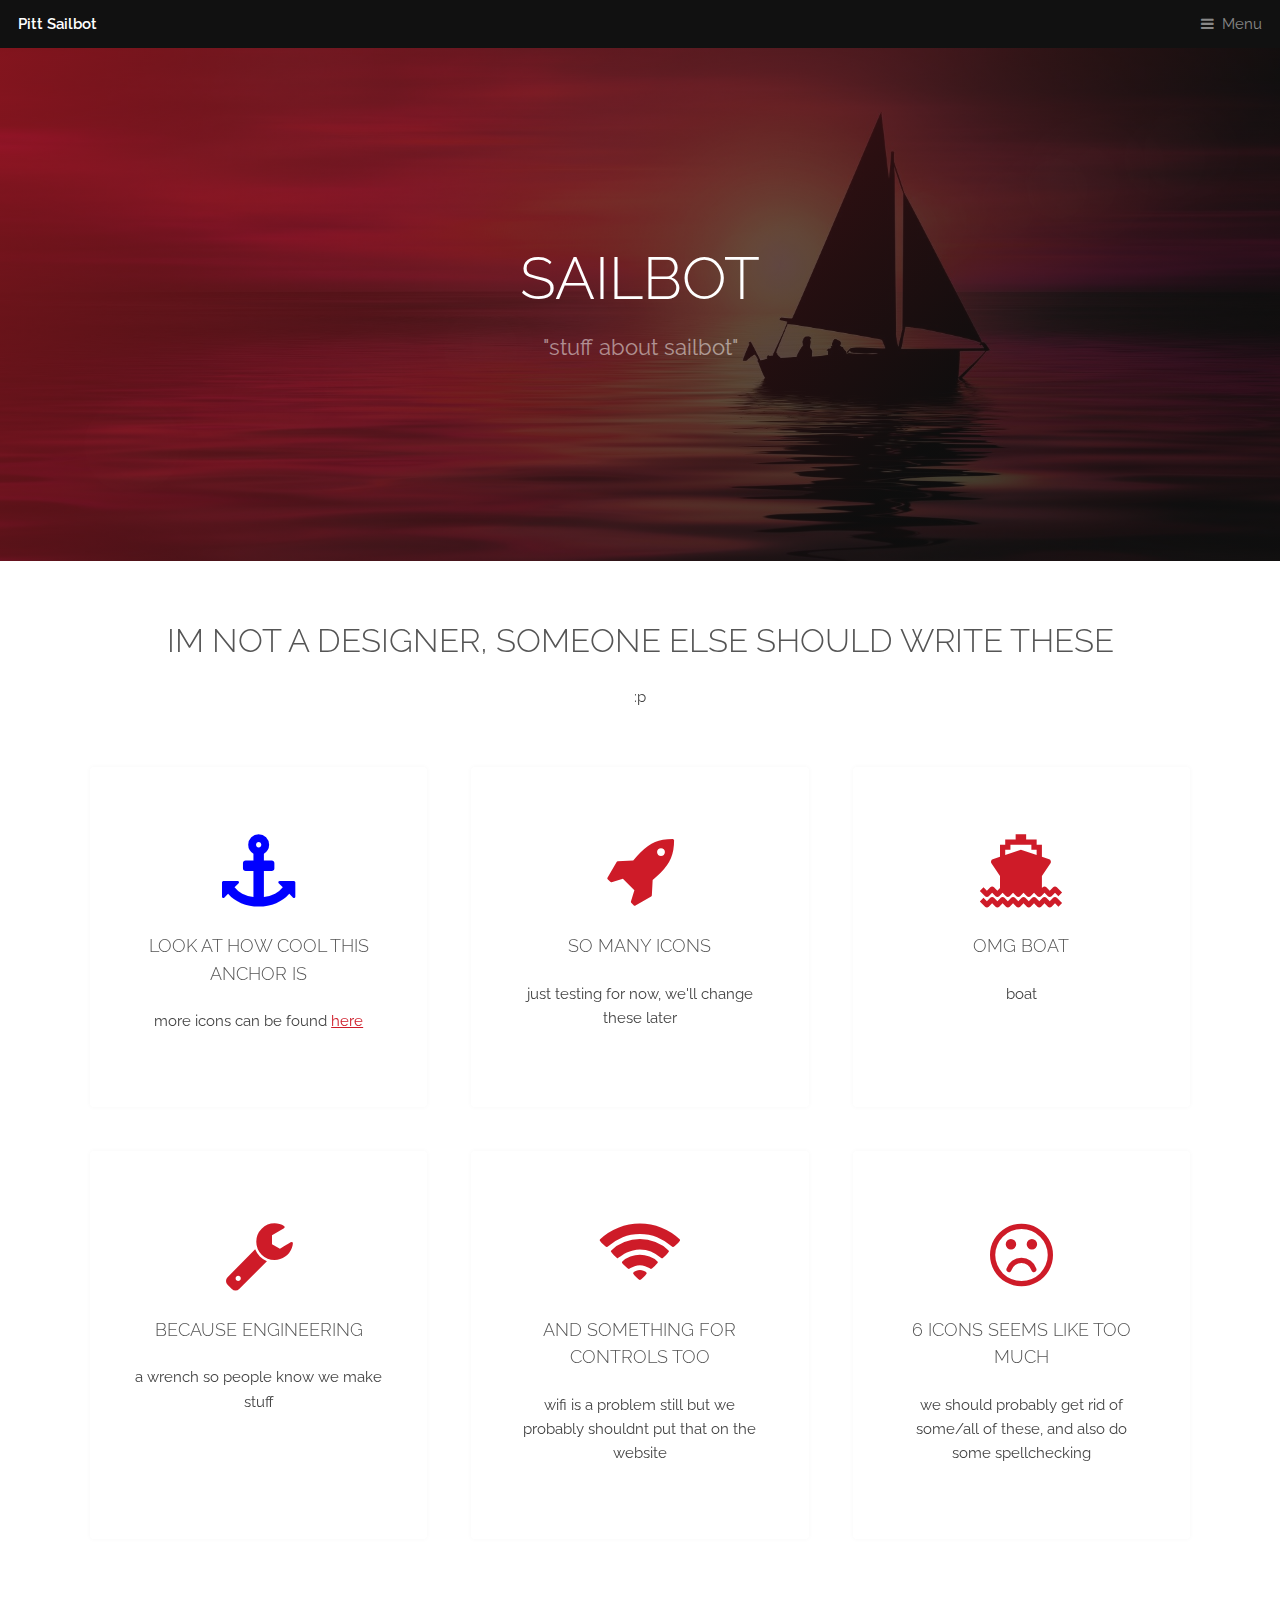
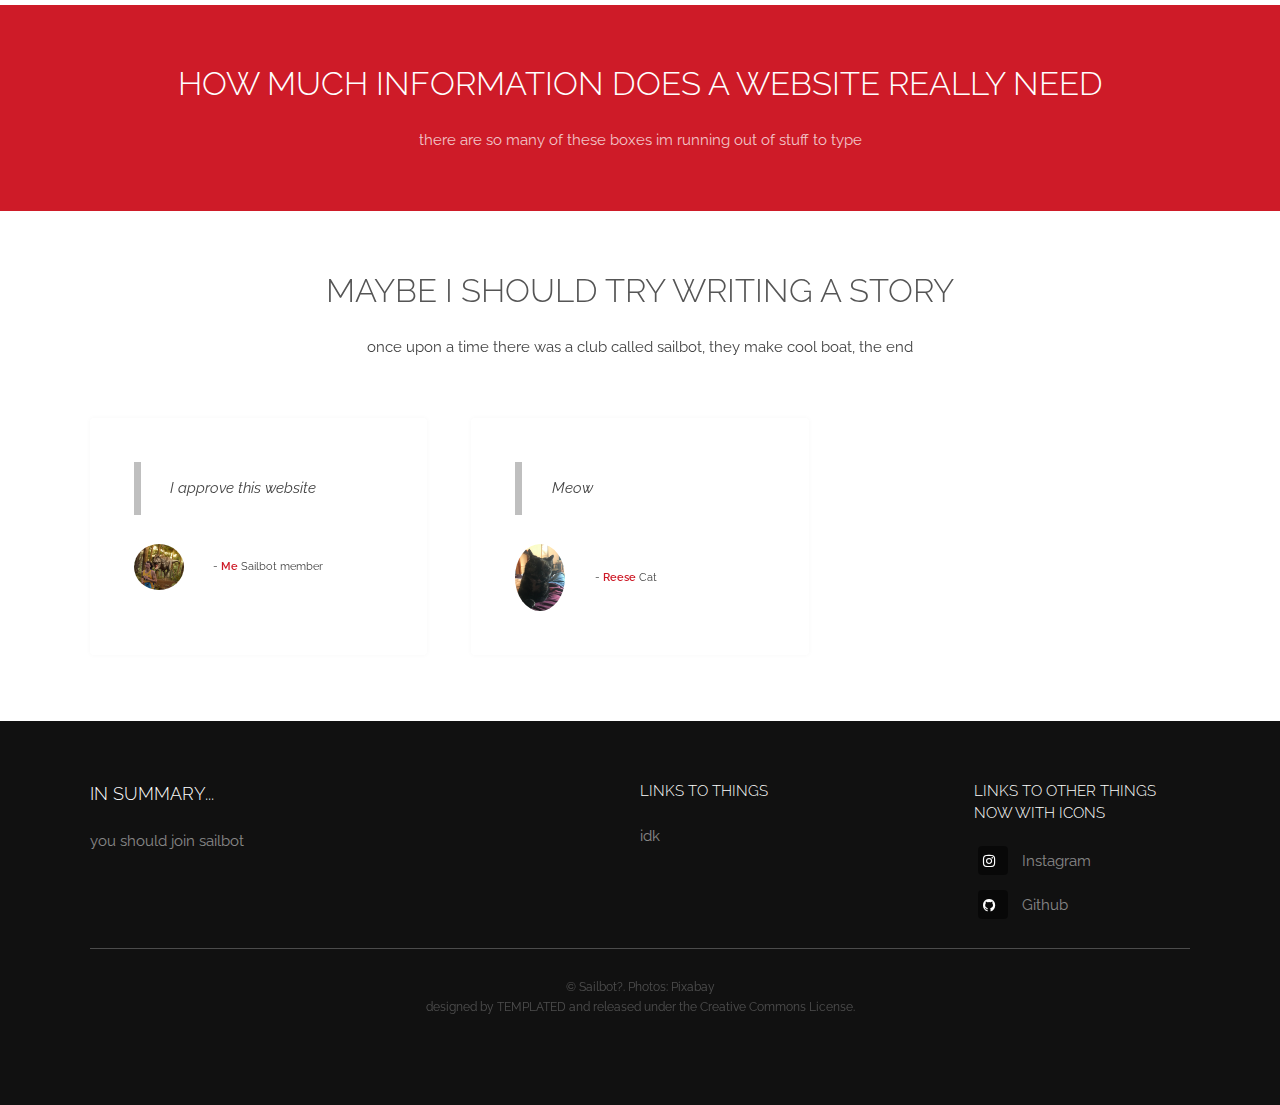
==== commit 0b53dc98: "Removed unused files" ====
--- a/index.html
+++ b/index.html
@@ -27,7 +27,7 @@
 			<nav id="menu">
 				<ul class="links">
 					<li><a href="index.html">Home</a></li>
-					<li><a href="generic.html">Contact Us</a></li>
+					<li><a href="contact.html">Contact Us</a></li>
 					<li><a href="elements.html">Elements</a></li>
 					
 				</ul>
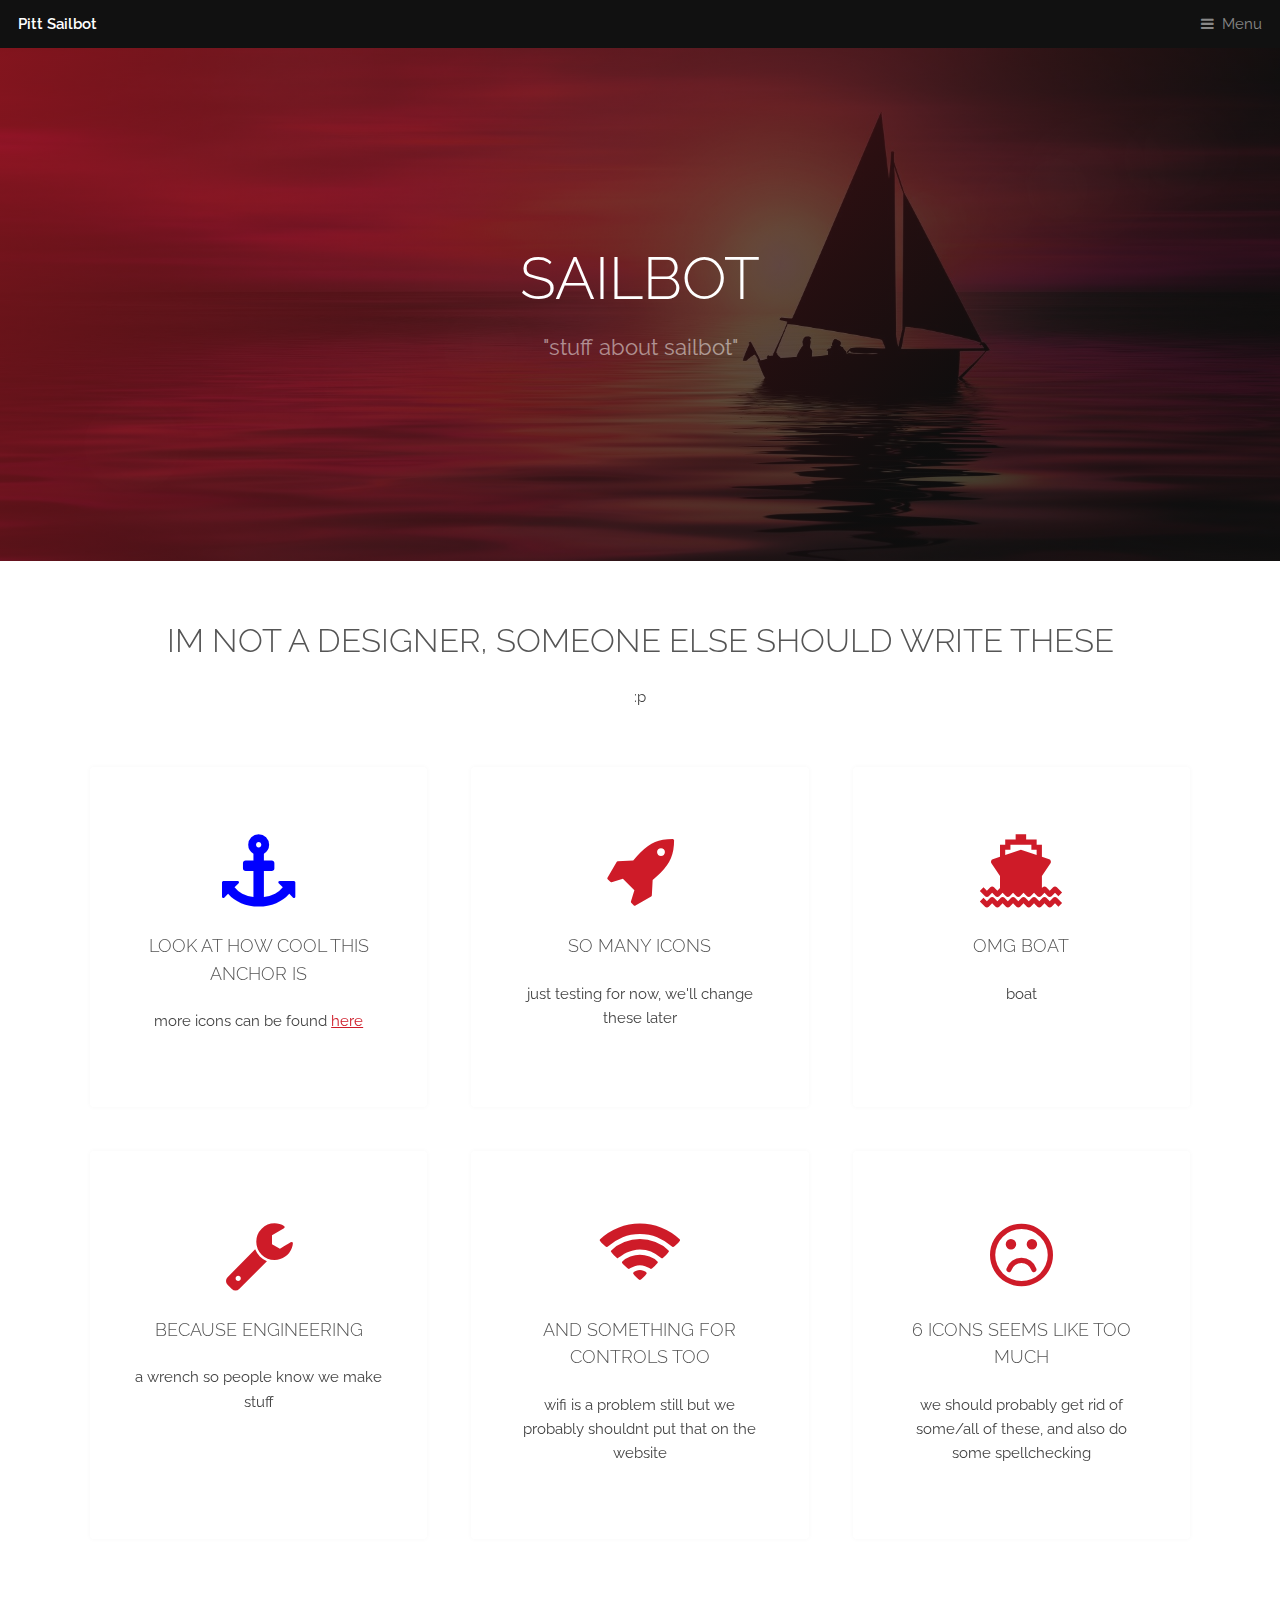
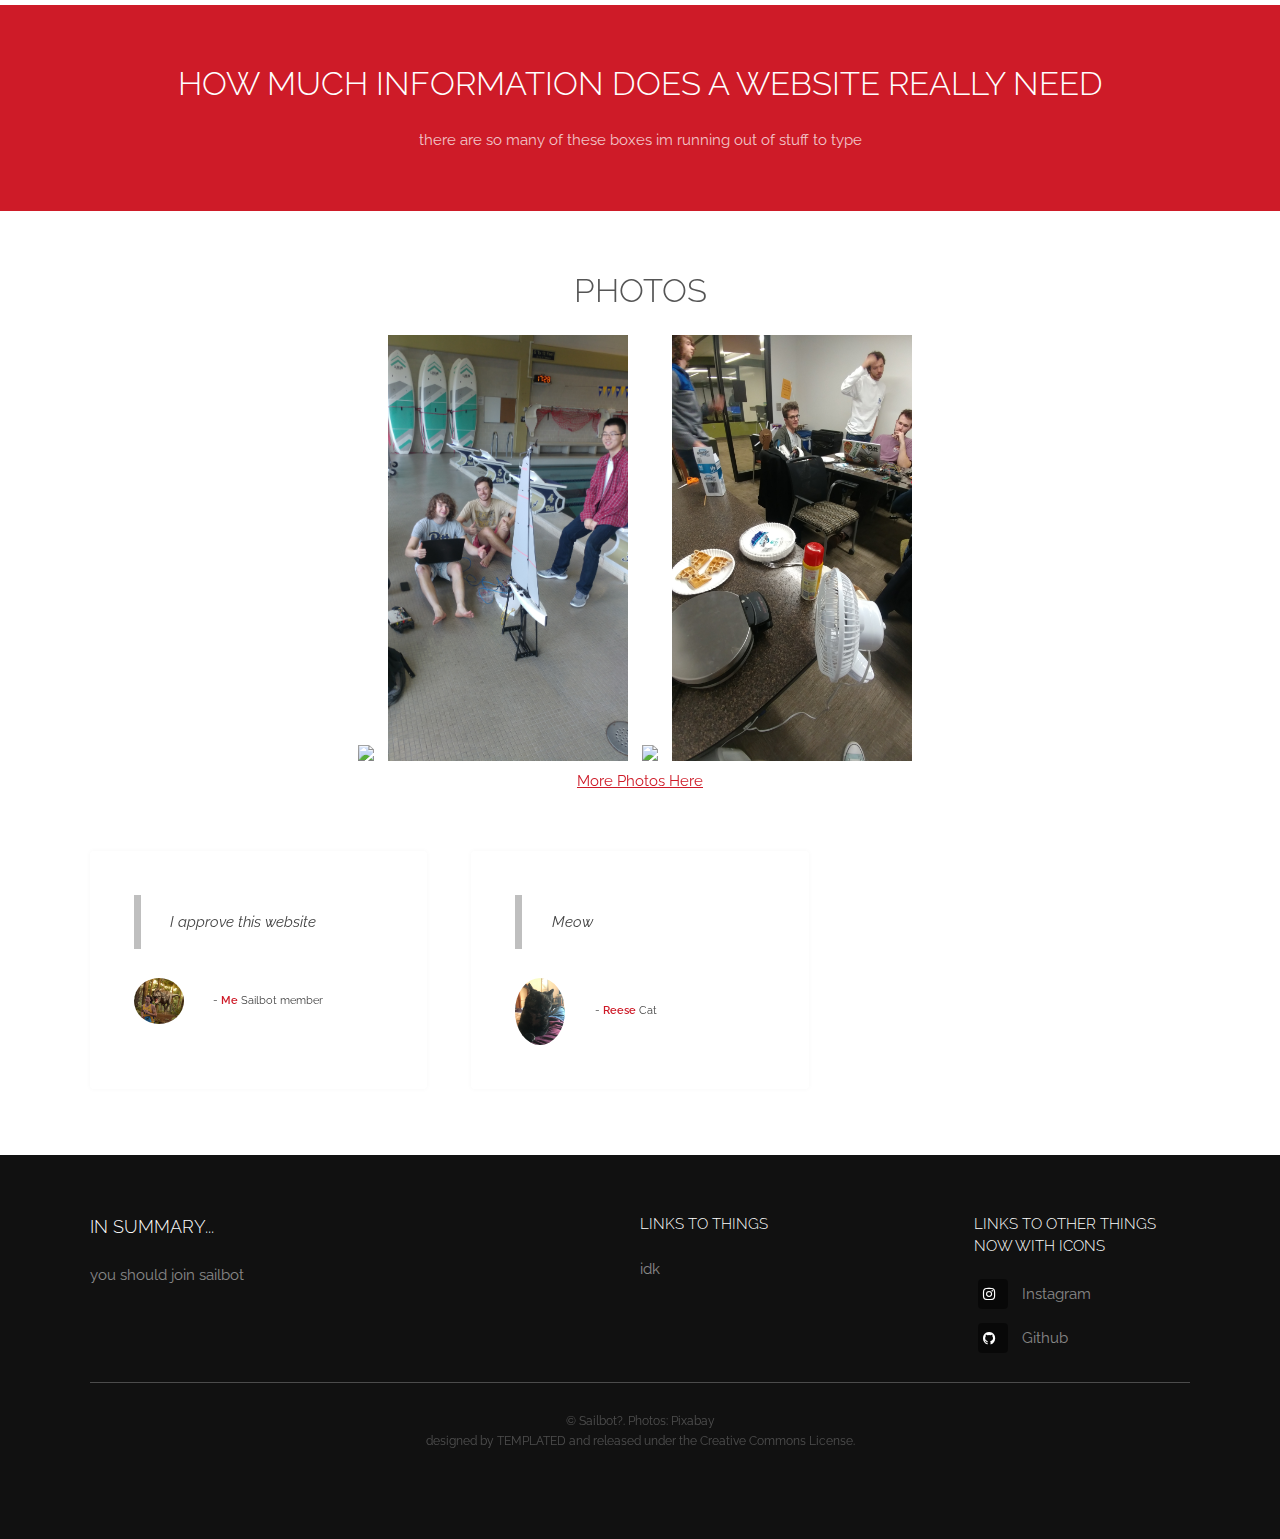
==== commit abd2cf99: "added photos to home" ====
--- a/index.html
+++ b/index.html
@@ -28,7 +28,8 @@
 				<ul class="links">
 					<li><a href="index.html">Home</a></li>
 					<li><a href="contact.html">Contact Us</a></li>
-					<li><a href="elements.html">Elements</a></li>
+					<li><a href="photos.html">Photos</a></li>
+
 					
 				</ul>
 			</nav>
@@ -121,8 +122,13 @@
 			<section class="wrapper">
 				<div class="inner">
 					<header class="special">
-						<h2>Maybe i should try writing a story</h2>
-						<p>once upon a time there was a club called sailbot, they make cool boat, the end</p>
+						<h2>Photos</h2>
+						<img src="images/gallery/16.jpg" width = "250" style = "padding-right: 10px;">
+						<img src="images/gallery/13.jpg" width = "250" style = "padding-right: 10px;">
+						<img src="images/gallery/2.jpg" width = "250" style = "padding-right: 10px;">
+						<img src="images/gallery/8.jpg" width = "250" style = "padding-right: 10px;">
+						<br>
+						<a href="photos.html">More Photos Here</a>
 					</header>
 					<div class="testimonials">
 						<section>
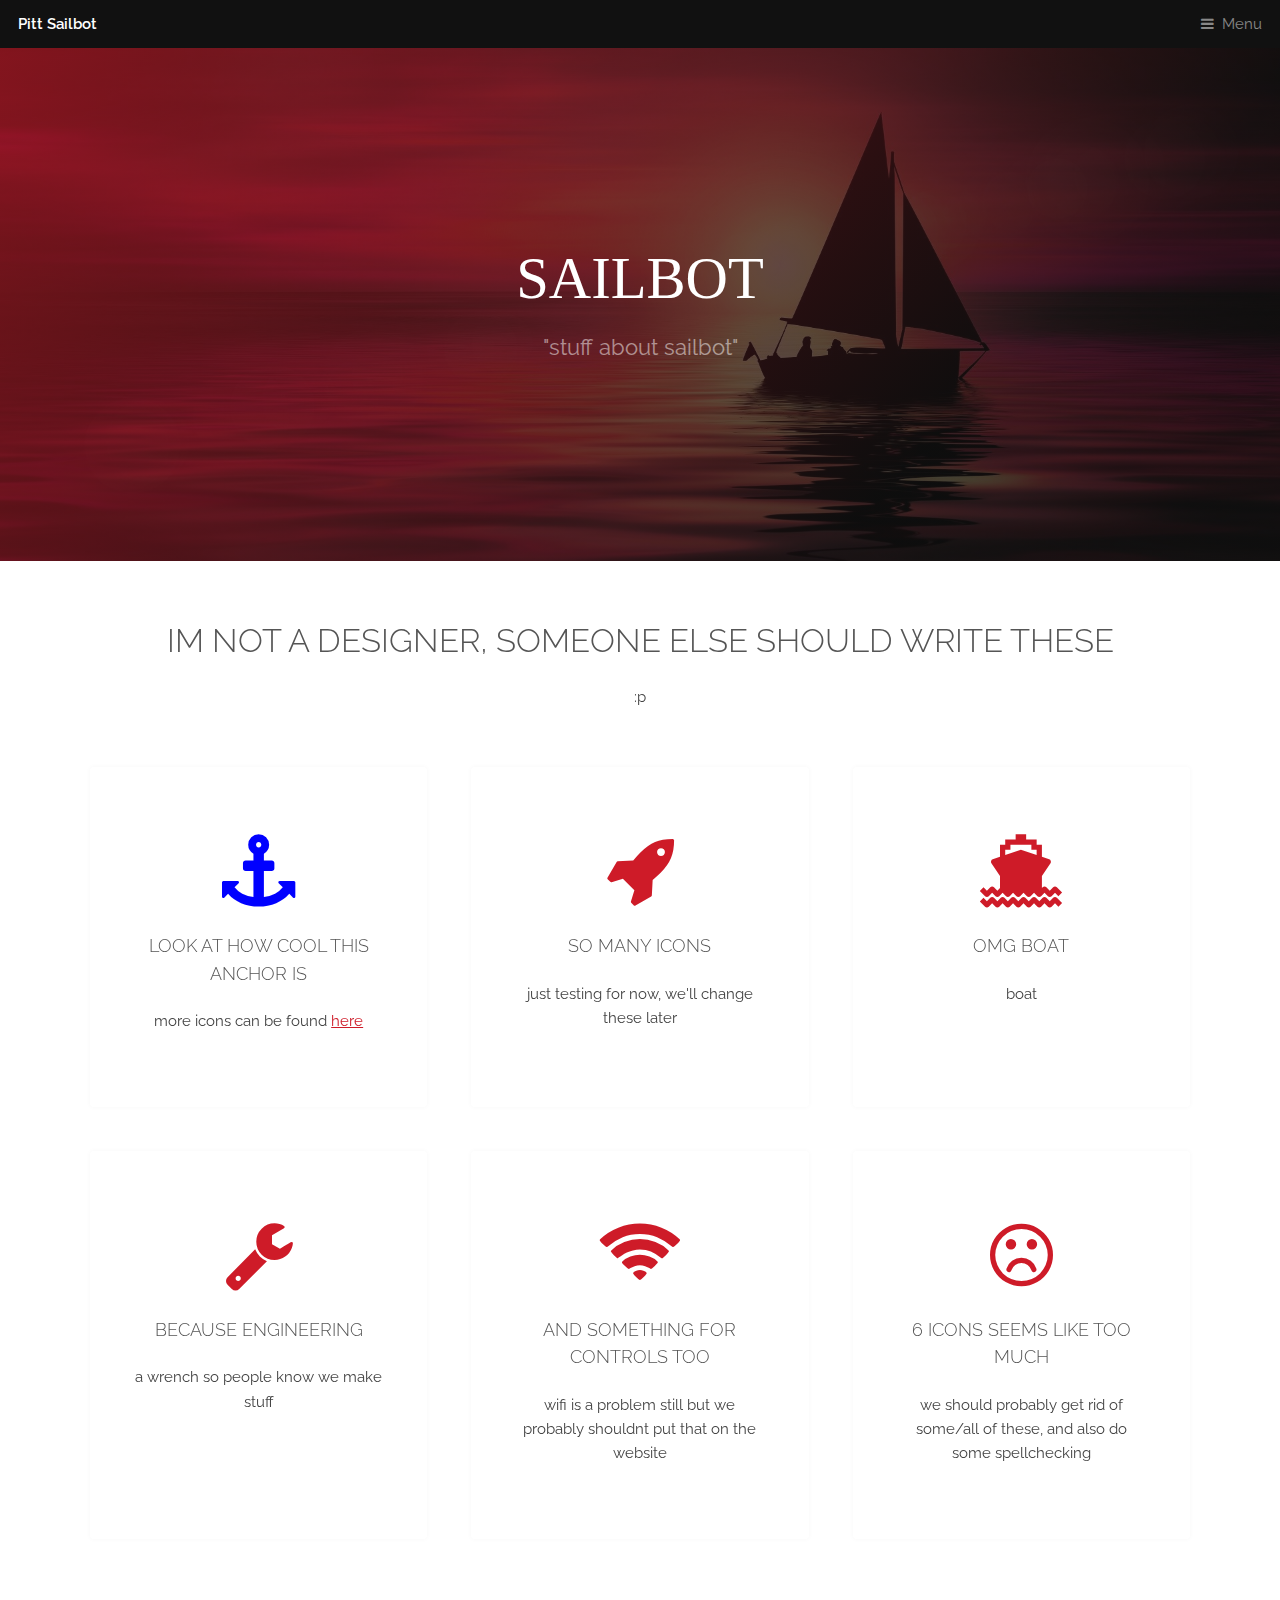
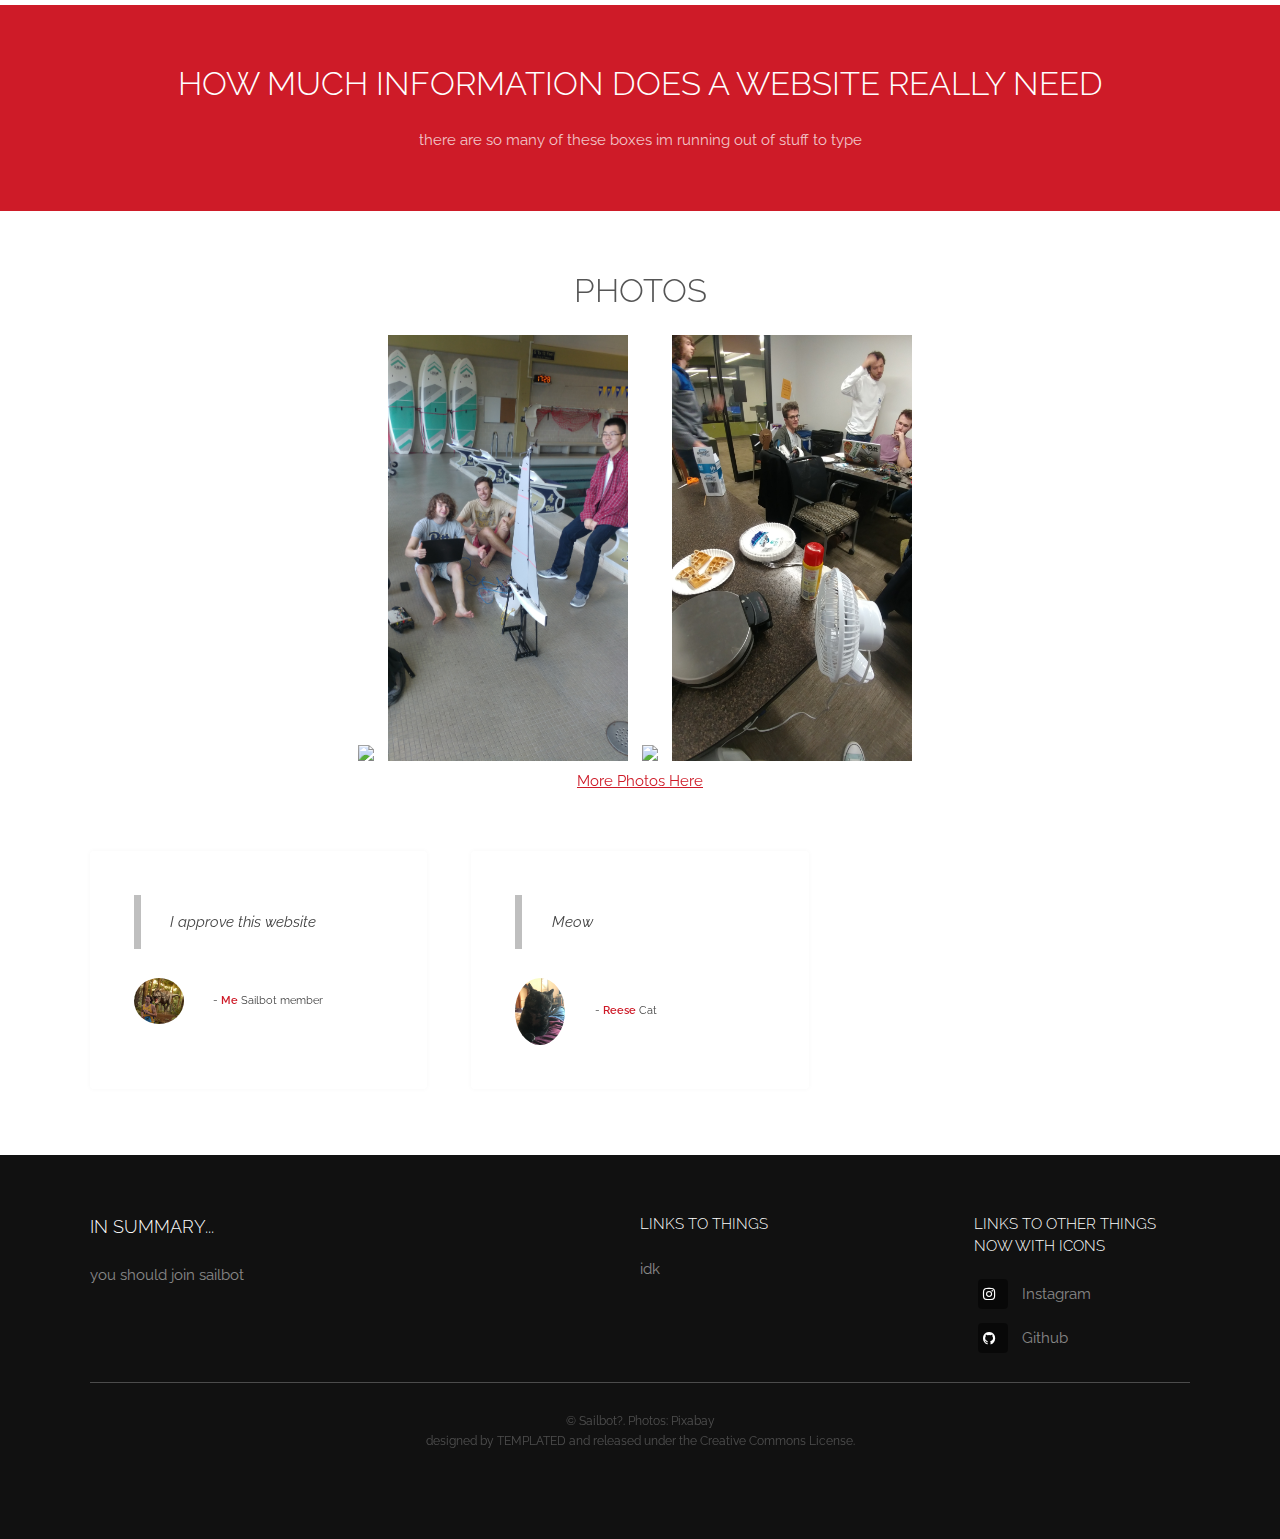
==== commit 28fff99b: "Update index.html" ====
--- a/index.html
+++ b/index.html
@@ -37,7 +37,7 @@
 		<!-- Banner -->
 			<section id="banner">
 				<div class="inner">
-					<h1>Sailbot</h1>
+					<h1> <font face = "Thriller"> Sailbot </font></h1>
 					<p>"stuff about sailbot"<br />
 					</p>
 				</div>
@@ -201,4 +201,4 @@
 			<script src="assets/js/main.js"></script>
 
 	</body>
-</html>+</html>
